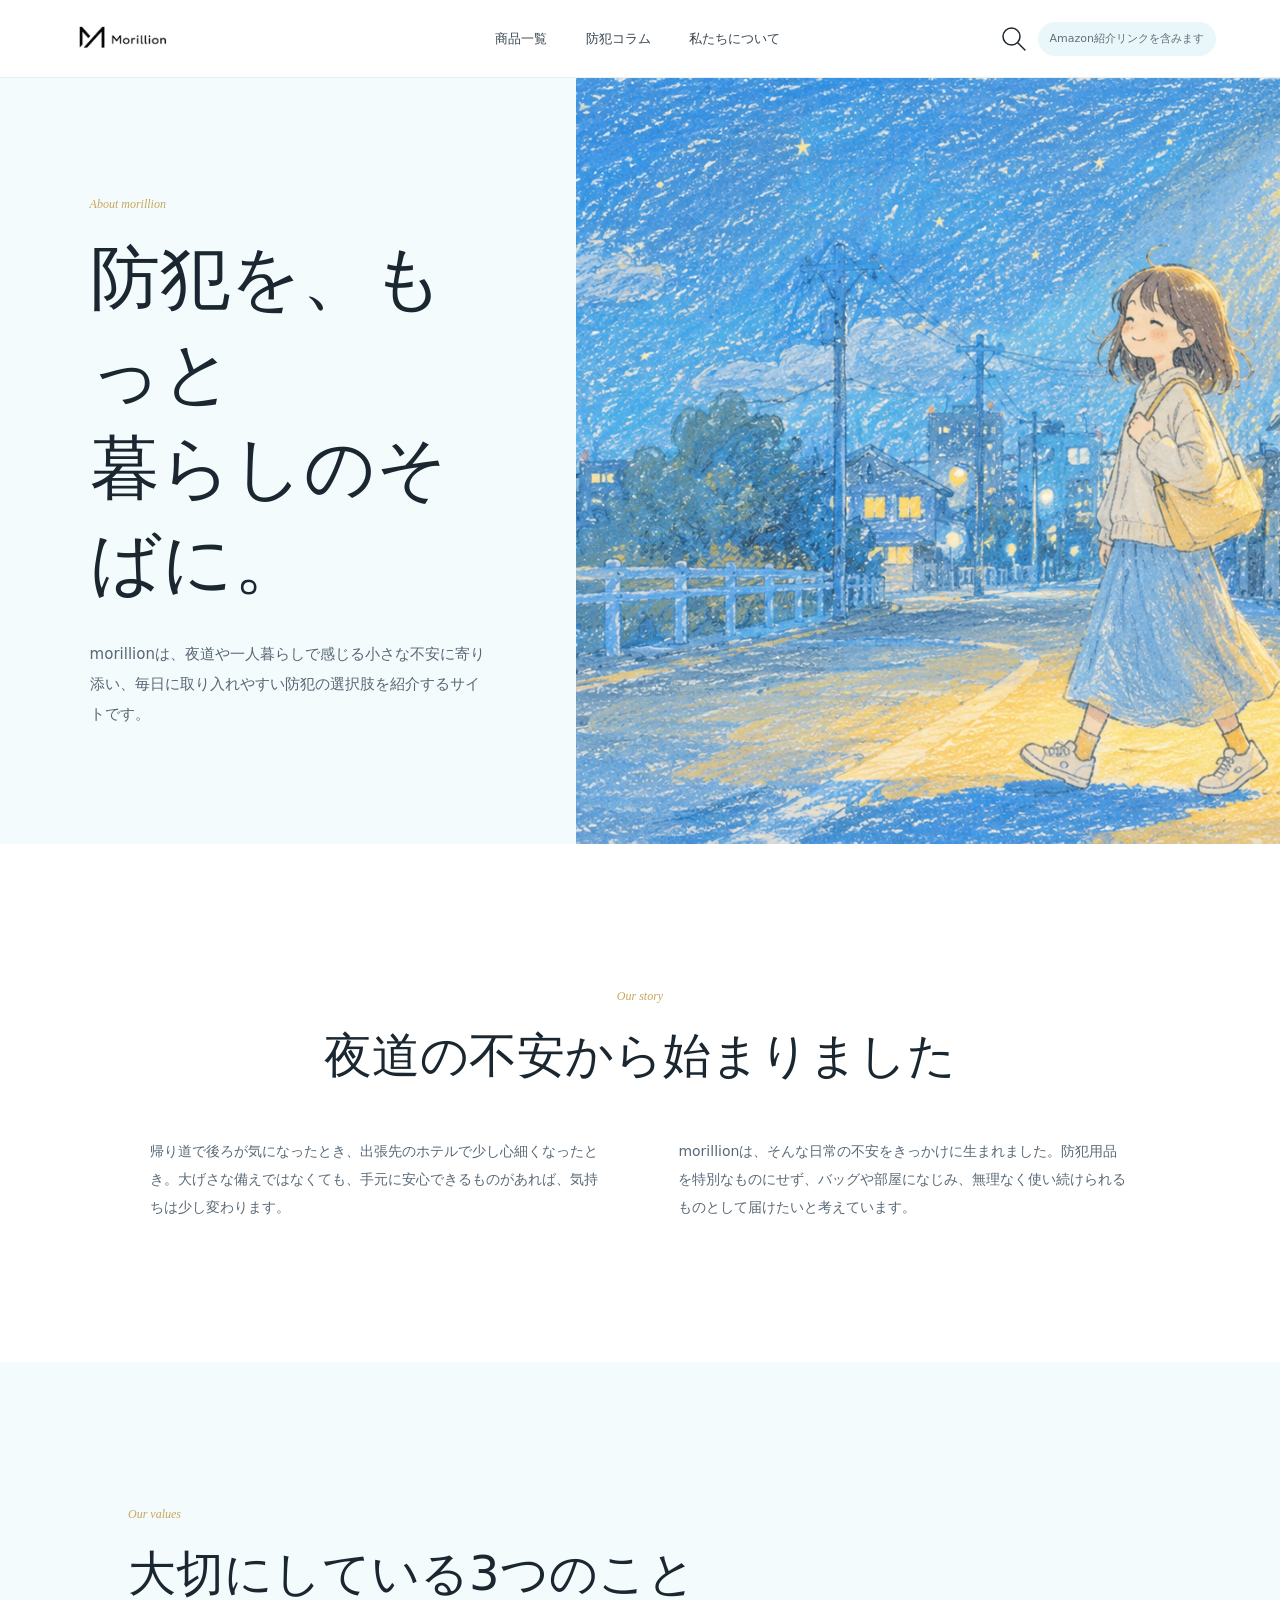
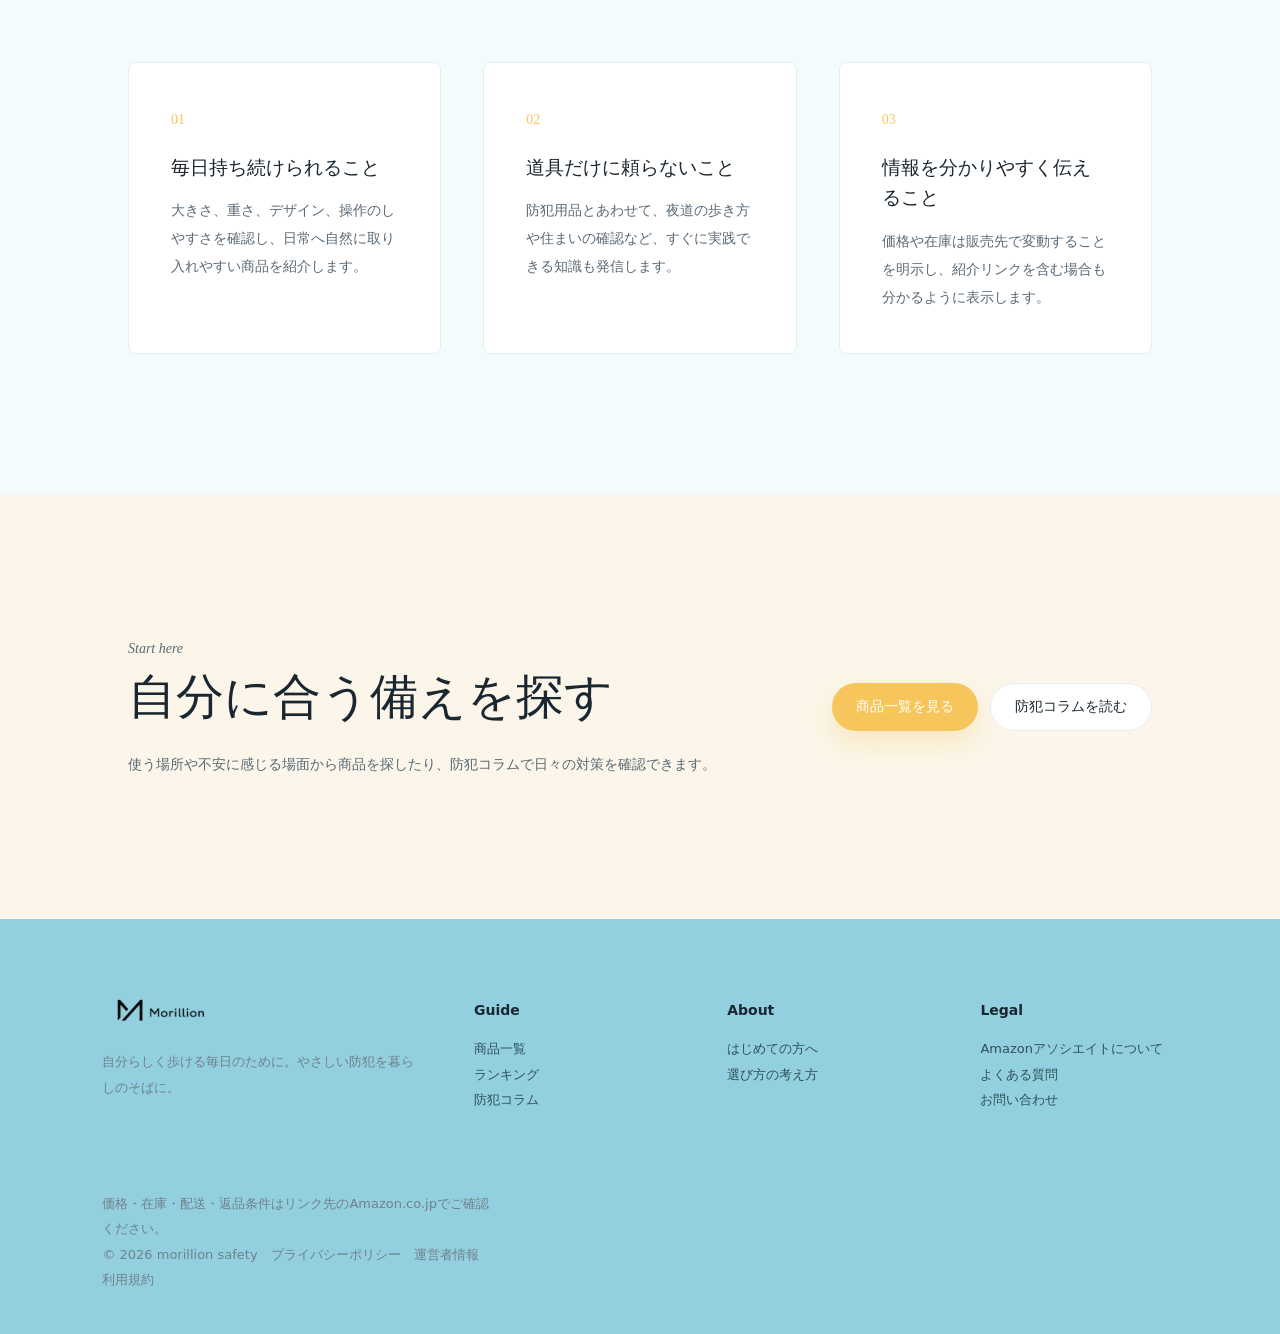
==== about.html @ a6da68ee "comit_sorano" ====
<!doctype html>
<html lang="ja">
  <head>
    <meta charset="utf-8">
    <meta name="viewport" content="width=device-width, initial-scale=1">
    <title>morillionについて | morillion</title>
    <meta name="description" content="morillionが大切にしている、暮らしになじむ防犯と商品紹介の考え方をご案内します。">
    <link rel="stylesheet" href="styles.css?v=20260609-16">
  </head>
  <body>
    <header class="site-header">
      <a class="brand" href="index.html#top" aria-label="morillion home">
        <span class="brand-logo-crop"><img class="brand-logo-image" src="images/brand-logo.png" alt="Morillion"></span>
      </a>
      <button class="menu-button" type="button" aria-expanded="false" aria-controls="site-nav"><span></span><span></span><span></span></button>
      <nav id="site-nav" class="site-nav" aria-label="主要ナビゲーション">
        <a href="products.html">商品一覧</a>
        <a href="columns.html">防犯コラム</a>
        <a href="about.html">私たちについて</a>
      </nav>
      <div class="header-actions">
        <button type="button" aria-label="検索" data-search-open><svg class="search-icon" viewBox="0 0 32 32" aria-hidden="true"><circle cx="13.5" cy="13.5" r="8.5"></circle><path d="m20 20 7 7"></path></svg></button>
        <span class="affiliate-note">Amazon紹介リンクを含みます</span>
      </div>
    </header>

    <main>
      <section class="about-hero">
        <div>
          <p class="section-kicker">About morillion</p>
          <h1>防犯を、もっと<br>暮らしのそばに。</h1>
          <p>morillionは、夜道や一人暮らしで感じる小さな不安に寄り添い、毎日に取り入れやすい防犯の選択肢を紹介するサイトです。</p>
        </div>
        <img src="images/hero-visual.png" alt="夜道を歩く女性のイラスト">
      </section>

      <section class="about-story">
        <p class="section-kicker">Our story</p>
        <h2>夜道の不安から始まりました</h2>
        <div class="about-story-copy">
          <p>帰り道で後ろが気になったとき、出張先のホテルで少し心細くなったとき。大げさな備えではなくても、手元に安心できるものがあれば、気持ちは少し変わります。</p>
          <p>morillionは、そんな日常の不安をきっかけに生まれました。防犯用品を特別なものにせず、バッグや部屋になじみ、無理なく使い続けられるものとして届けたいと考えています。</p>
        </div>
      </section>

      <section id="values" class="about-values">
        <div class="section-row">
          <div>
            <p class="section-kicker">Our values</p>
            <h2>大切にしている3つのこと</h2>
          </div>
        </div>
        <div class="about-value-grid">
          <article><span>01</span><h3>毎日持ち続けられること</h3><p>大きさ、重さ、デザイン、操作のしやすさを確認し、日常へ自然に取り入れやすい商品を紹介します。</p></article>
          <article><span>02</span><h3>道具だけに頼らないこと</h3><p>防犯用品とあわせて、夜道の歩き方や住まいの確認など、すぐに実践できる知識も発信します。</p></article>
          <article><span>03</span><h3>情報を分かりやすく伝えること</h3><p>価格や在庫は販売先で変動することを明示し、紹介リンクを含む場合も分かるように表示します。</p></article>
        </div>
      </section>

      <section class="about-guide">
        <div>
          <p class="section-kicker">Start here</p>
          <h2>自分に合う備えを探す</h2>
          <p>使う場所や不安に感じる場面から商品を探したり、防犯コラムで日々の対策を確認できます。</p>
        </div>
        <div class="about-guide-actions">
          <a class="button primary" href="products.html">商品一覧を見る</a>
          <a class="button secondary" href="columns.html">防犯コラムを読む</a>
        </div>
      </section>
    </main>

    <footer class="site-footer">
      <div>
        <a class="brand" href="index.html#top"><span class="brand-logo-crop"><img class="brand-logo-image" src="images/brand-logo.png" alt="Morillion"></span></a>
        <p>自分らしく歩ける毎日のために。やさしい防犯を暮らしのそばに。</p>
      </div>
      <nav><h2>Guide</h2><a href="products.html">商品一覧</a><a href="index.html#ranking">ランキング</a><a href="columns.html">防犯コラム</a></nav>
      <nav><h2>About</h2><a href="about.html">はじめての方へ</a><a href="about.html#values">選び方の考え方</a></nav>
      <nav><h2>Legal</h2><a href="#">Amazonアソシエイトについて</a><a href="#">よくある質問</a><a href="#">お問い合わせ</a></nav>
      <p class="copyright">価格・在庫・配送・返品条件はリンク先のAmazon.co.jpでご確認ください。<br>© 2026 morillion safety　<a href="#">プライバシーポリシー</a>　<a href="#">運営者情報</a>　<a href="#">利用規約</a></p>
    </footer>
    <script src="products-data.js?v=20260609-2"></script>
    <script src="column-articles.js?v=20260609-4"></script>
    <script src="script.js?v=20260609-3"></script>
  </body>
</html>
---- styles.css ----
:root {
  --ink: #1b2730;
  --muted: #71808c;
  --line: #e6eef1;
  --paper: #ffffff;
  --sky-50: #f4fbfd;
  --sky-100: #e9f6fa;
  --sky-200: #cfeaf2;
  --sky-400: #8fcadc;
  --teal: #2f91a9;
  --gold: #f6c65c;
  --cream: #fbf6e9;
  --green: #dcefe4;
  --coral: #f7d6cf;
  --sand: #f5ecd8;
  --shadow: 0 16px 48px rgba(31, 74, 92, .08);
  --soft-shadow: 0 8px 24px rgba(31, 74, 92, .07);
  color-scheme: light;
}

* {
  box-sizing: border-box;
}

html {
  scroll-behavior: smooth;
}

body {
  margin: 0;
  color: var(--ink);
  background: var(--paper);
  font-family: "Hiragino Sans", "Yu Gothic", "YuGothic", "Noto Sans JP", system-ui, sans-serif;
  font-size: 15px;
  font-weight: 300;
  line-height: 1.95;
}

.intro-loader {
  position: fixed;
  inset: 0;
  z-index: 9999;
  display: grid;
  place-items: center;
  background: #9ed8e8;
  opacity: 1;
  visibility: visible;
  animation: introSlideOut .9s cubic-bezier(.76, 0, .24, 1) 2.75s forwards;
}

.intro-loader.is-hidden {
  opacity: 0;
  visibility: hidden;
  pointer-events: none;
}

.intro-text {
  width: 0;
  max-width: max-content;
  min-height: 1.4em;
  margin: 0;
  color: #fff;
  font-family: "Hiragino Sans", "Yu Gothic", "YuGothic", "Noto Sans JP", system-ui, sans-serif;
  font-size: clamp(18px, 3.1vw, 38px);
  font-weight: 300;
  line-height: 1.35;
  letter-spacing: 0;
  text-align: center;
  white-space: nowrap;
  overflow: hidden;
  text-shadow: 0 10px 28px rgba(31, 74, 92, .12);
  animation: introTyping 1.65s steps(9, end) .35s forwards;
}

.intro-text::after {
  content: "";
  display: inline-block;
  width: .08em;
  height: .95em;
  margin-left: .16em;
  background: currentColor;
  vertical-align: -.08em;
  animation: caretBlink .8s steps(1) infinite;
}

.intro-loader.is-complete .intro-text::after {
  animation: none;
  opacity: 0;
}

@keyframes introTyping {
  from {
    width: 0;
  }

  to {
    width: 9em;
  }
}

@keyframes introSlideOut {
  to {
    transform: translateY(-100%);
    pointer-events: none;
  }
}

@keyframes caretBlink {
  50% {
    opacity: 0;
  }
}

a {
  color: inherit;
  text-decoration: none;
}

.button,
.mini-cart,
.site-nav a,
.category-grid a,
.product-card a,
.ranking-list a,
.header-actions button,
.menu-button {
  position: relative;
  overflow: hidden;
  transition: transform .18s ease, box-shadow .18s ease, background-color .18s ease;
}

.button:active,
.mini-cart:active,
.site-nav a:active,
.category-grid a:active,
.product-card a:active,
.ranking-list a:active,
.header-actions button:active,
.menu-button:active {
  transform: scale(.97);
}

.click-ripple {
  position: absolute;
  left: var(--ripple-x);
  top: var(--ripple-y);
  width: var(--ripple-size);
  height: var(--ripple-size);
  background: rgba(143, 202, 220, .34);
  border-radius: 50%;
  pointer-events: none;
  transform: translate(-50%, -50%) scale(0);
  animation: clickRipple .56s ease-out forwards;
}

@keyframes clickRipple {
  to {
    opacity: 0;
    transform: translate(-50%, -50%) scale(1);
  }
}

button,
input {
  font: inherit;
}

.site-header {
  position: sticky;
  top: 0;
  z-index: 20;
  display: grid;
  grid-template-columns: 220px 1fr auto;
  align-items: center;
  gap: 24px;
  min-height: 78px;
  padding: 14px clamp(20px, 5vw, 64px);
  background: rgba(255, 255, 255, .9);
  border-bottom: 1px solid rgba(230, 238, 241, .85);
  backdrop-filter: blur(16px);
}

.brand {
  display: inline-flex;
  align-items: center;
  min-width: 0;
}

.brand-logo-crop {
  position: relative;
  display: block;
  width: 116px;
  height: 29px;
  overflow: hidden;
}

.brand-logo-image {
  position: absolute;
  left: 50%;
  top: 50%;
  display: block;
  width: 116px;
  max-width: none;
  height: 116px;
  object-fit: contain;
  transform: translate(-50%, -50%);
}

.brand-mark {
  width: 28px;
  height: 28px;
  border: 4px solid var(--sky-400);
  border-right-color: transparent;
  border-bottom-color: transparent;
  border-radius: 50%;
  transform: rotate(45deg);
}

.brand strong {
  display: block;
  font-size: 17px;
  font-weight: 500;
  line-height: 1.1;
  letter-spacing: 0;
}

.brand small {
  display: block;
  color: var(--muted);
  font-size: 10px;
  line-height: 1.2;
}

.site-nav {
  display: flex;
  justify-content: center;
  gap: clamp(16px, 3vw, 42px);
  font-size: 13px;
  font-weight: 300;
  color: #394650;
}

.site-nav a {
  padding: 10px 0;
}

.site-nav a:hover {
  color: var(--teal);
}

.header-actions {
  display: flex;
  align-items: center;
  gap: 8px;
}

.header-actions button,
.menu-button {
  display: grid;
  place-items: center;
  width: 38px;
  height: 38px;
  color: var(--ink);
  background: transparent;
  border: 0;
  border-radius: 999px;
  cursor: pointer;
}

.header-actions button:hover,
.menu-button:hover {
  background: var(--sky-100);
}

.header-actions button[data-search-open] {
  color: var(--ink);
}

.search-icon {
  display: block;
  width: 32px;
  height: 32px;
  fill: none;
  stroke: currentColor;
  stroke-width: 1.5;
  stroke-linecap: round;
  stroke-linejoin: round;
}

.affiliate-note {
  display: inline-flex;
  align-items: center;
  min-height: 34px;
  padding: 0 12px;
  color: #5e6f79;
  background: var(--sky-100);
  border-radius: 999px;
  font-size: 11px;
  line-height: 1.4;
  white-space: nowrap;
}

.menu-button {
  display: none;
}

.menu-button span {
  width: 18px;
  height: 2px;
  background: var(--ink);
  border-radius: 999px;
}

.hero {
  position: relative;
  display: flex;
  align-items: stretch;
  min-height: calc(100vh - 78px);
  padding: 0;
  background: var(--sky-100);
  overflow: hidden;
}

.hero-copy {
  position: relative;
  z-index: 1;
  display: flex;
  flex-direction: column;
  justify-content: center;
  width: calc(50% - 14px);
  margin: 14px 0 14px 14px;
  padding: clamp(48px, 7vw, 112px) clamp(36px, 6vw, 96px);
  background: rgba(255, 255, 255, .76);
  border: 0;
  border-radius: 10px;
  box-shadow: none;
  backdrop-filter: blur(5px);
  -webkit-backdrop-filter: blur(5px);
}

.eyebrow,
.section-kicker {
  margin: 0 0 14px;
  color: #c8a65a;
  font-family: Georgia, "Times New Roman", serif;
  font-size: 12px;
  font-style: italic;
}

.hero h1 {
  margin: 0;
  font-family: "Hiragino Sans", "Yu Gothic", "YuGothic", "Noto Sans JP", system-ui, sans-serif;
  font-size: clamp(42px, 6.2vw, 84px);
  font-weight: 300;
  line-height: 1.22;
  letter-spacing: 0;
}

.hero-logo-title img {
  display: block;
  width: min(100%, 620px);
  height: auto;
}

mark {
  display: inline-block;
  color: inherit;
  background: linear-gradient(transparent 58%, var(--sky-200) 58%);
}

.lead {
  max-width: 560px;
  margin: 30px 0 0;
  color: #586774;
  font-size: clamp(14px, 1.65vw, 17px);
}

.affiliate-disclosure {
  max-width: 560px;
  margin: 18px 0 0;
  padding: 12px 16px;
  color: #4c6570;
  background: rgba(255, 255, 255, .72);
  border: 1px solid var(--line);
  border-radius: 8px;
  font-size: 12px;
  line-height: 1.7;
}

.hero-buttons,
.hero-points {
  display: flex;
  flex-wrap: wrap;
  gap: 16px;
  margin-top: 42px;
}

.button {
  display: inline-flex;
  align-items: center;
  justify-content: center;
  min-height: 48px;
  padding: 0 24px;
  border-radius: 999px;
  font-weight: 400;
  font-size: 14px;
}

.button.primary {
  color: #fff;
  background: var(--gold);
  box-shadow: 0 12px 24px rgba(246, 198, 92, .28);
}

.button.secondary {
  color: var(--ink);
  background: #fff;
  border: 1px solid var(--line);
}

.hero-points {
  display: grid;
  grid-template-columns: repeat(2, minmax(0, 1fr));
  max-width: 630px;
}

.hero-points div {
  padding: 20px 22px;
  background: #fff;
  border: 1px solid var(--line);
  border-radius: 8px;
  box-shadow: var(--soft-shadow);
}

.hero-points dt {
  font-weight: 400;
}

.hero-points dd {
  margin: 0;
  color: var(--muted);
  font-size: 12px;
}

.hero-visual {
  position: relative;
  min-height: 560px;
  border-radius: 50%;
  background: radial-gradient(circle at 50% 50%, var(--sky-100), var(--sky-100) 58%, transparent 59%);
}

.image-hero {
  position: absolute;
  inset: 0;
  min-height: 0;
  border-radius: 0;
  background: transparent;
  overflow: hidden;
}

.image-hero img {
  display: block;
  width: 100%;
  height: 100%;
  object-fit: cover;
  object-position: 56% center;
  border-radius: 0;
  box-shadow: none;
}

.person {
  position: absolute;
  right: 28%;
  top: 26%;
  width: 118px;
  height: 270px;
  border-radius: 54px 54px 24px 24px;
  background:
    radial-gradient(circle at 50% 20px, #f5c7ad 0 28px, transparent 29px),
    linear-gradient(#121c22 0 54px, transparent 55px),
    linear-gradient(90deg, transparent 0 14%, #f7dbc8 14% 29%, transparent 29% 71%, #f7dbc8 71% 86%, transparent 86%),
    linear-gradient(#d7f1f6 0 165px, transparent 166px);
}

.person::before,
.person::after {
  content: "";
  position: absolute;
  bottom: 0;
  width: 14px;
  height: 84px;
  background: #53616a;
  border-radius: 999px;
}

.person::before {
  left: 36px;
}

.person::after {
  right: 36px;
}

.floating-card {
  position: absolute;
  display: grid;
  place-items: center;
  width: 210px;
  height: 150px;
  color: #b9a777;
  background:
    repeating-linear-gradient(-18deg, rgba(255,255,255,.72) 0 18px, rgba(245,236,216,.92) 18px 36px);
  border: 10px solid #fff;
  border-radius: 4px;
  box-shadow: var(--shadow);
  font-size: 12px;
  transform: rotate(-9deg);
}

.card-a {
  left: 12%;
  top: 42%;
}

.card-b {
  right: 4%;
  top: 12%;
  color: #85bdcc;
  background:
    repeating-linear-gradient(-18deg, rgba(255,255,255,.7) 0 18px, rgba(207,234,242,.9) 18px 36px);
  transform: rotate(8deg);
}

.badge {
  position: absolute;
  right: 8%;
  bottom: 13%;
  display: grid;
  place-items: center;
  width: 112px;
  height: 112px;
  color: #9c8150;
  background: #fff7df;
  border: 1px solid #f3dba2;
  border-radius: 50%;
  text-align: center;
  font-family: Georgia, "Times New Roman", serif;
  font-style: italic;
  line-height: 1.2;
  box-shadow: var(--soft-shadow);
}

.badge small {
  font-size: 10px;
}

.trust-band,
.products-section,
.story-section,
.column-section {
  background: var(--sky-50);
}

.category-section,
.ranking-section,
.voice-section,
.newsletter {
  background: var(--paper);
}

.trust-band {
  display: grid;
  grid-template-columns: repeat(4, minmax(0, 1fr));
  gap: 24px;
  padding: 68px clamp(24px, 8vw, 128px);
}

.trust-band article,
.voice-grid article,
.ranking-list li {
  background: #fff;
  border: 1px solid var(--line);
  border-radius: 8px;
  box-shadow: var(--soft-shadow);
}

.trust-band article {
  padding: 30px 26px;
}

.trust-band span {
  color: var(--gold);
  font-size: 22px;
}

.trust-band h2 {
  margin: 10px 0 4px;
  font-size: 16px;
  font-weight: 500;
}

.trust-band p,
.section-lead,
.product-card p,
.ranking-list small,
.voice-grid small,
.voice-grid p,
.article-grid p,
.newsletter p,
.site-footer p {
  color: var(--muted);
}

.trust-band p {
  margin: 0;
  font-size: 13px;
}

.section {
  padding: clamp(96px, 13vw, 180px) clamp(24px, 8vw, 128px);
  text-align: center;
}

.section h2,
.story-copy h2,
.newsletter h2 {
  margin: 0;
  font-weight: 500;
  font-size: clamp(27px, 3.8vw, 46px);
  line-height: 1.35;
  letter-spacing: 0;
}

.section-lead {
  margin: 16px auto 58px;
  max-width: 640px;
  font-size: 14px;
}

.category-grid {
  display: grid;
  grid-template-columns: repeat(6, minmax(0, 1fr));
  gap: 32px;
  max-width: 1100px;
  margin: 0 auto;
}

.category-grid a {
  display: grid;
  justify-items: center;
  gap: 8px;
  text-align: center;
}

.scene-image {
  display: grid;
  place-items: center;
  width: 100%;
  max-width: 168px;
  aspect-ratio: 4 / 3;
  padding: 22px;
  margin-bottom: 6px;
  overflow: hidden;
  background: #fff;
  border: 1px solid var(--line);
  border-radius: 8px;
  box-sizing: border-box;
}

.scene-image img {
  display: block;
  width: 100%;
  height: 100%;
  min-width: 0;
  min-height: 0;
  object-fit: contain;
  object-position: center;
}

.category-grid strong {
  font-size: 14px;
  font-weight: 400;
}

.category-grid small {
  color: var(--muted);
  font-size: 12px;
}

.stripe,
.product-image,
.thumb,
.article-cover,
.story-image {
  background: repeating-linear-gradient(-45deg, rgba(255,255,255,.55) 0 18px, var(--stripe-color) 18px 36px);
}

.stripe {
  display: block;
  width: min(132px, 100%);
  aspect-ratio: 1;
  border-radius: 50%;
}

.blue { --stripe-color: #cfeef7; }
.cream { --stripe-color: #fbefd0; }
.green { --stripe-color: #d9f0df; }
.coral { --stripe-color: #f7d4cb; }
.sand { --stripe-color: #f3ead4; }
.sky { --stripe-color: #d8f3fa; }

.product-grid,
.voice-grid,
.article-grid {
  display: grid;
  grid-template-columns: repeat(4, minmax(0, 1fr));
  gap: 32px;
  text-align: left;
}

.product-card h3,
.article-grid h3,
.voice-grid h3 {
  margin: 8px 0 12px;
  font-size: 16px;
  font-weight: 500;
  line-height: 1.55;
  letter-spacing: 0;
}

.product-image {
  position: relative;
  display: grid;
  place-items: center;
  aspect-ratio: 4 / 3;
  padding: 26px;
  margin-bottom: 22px;
  color: rgba(83, 97, 106, .42);
  border-radius: 8px;
  overflow: hidden;
  box-sizing: border-box;
}

.product-image img {
  width: 100%;
  height: 100%;
  min-width: 0;
  min-height: 0;
  object-fit: contain;
  object-position: center;
  display: block;
}

.product-image.has-photo {
  background: #fff;
  border: 1px solid var(--line);
}

.product-image b {
  position: absolute;
  top: 12px;
  left: 12px;
  padding: 4px 10px;
  color: var(--teal);
  background: rgba(255,255,255,.78);
  border-radius: 999px;
  font-size: 11px;
}

.product-card p {
  margin: 0;
  font-size: 12px;
}

.product-card > div:last-child {
  display: flex;
  justify-content: space-between;
  gap: 8px;
  align-items: center;
}

.product-card span {
  color: #f2b84d;
  font-size: 12px;
  white-space: nowrap;
}

.ranking-list {
  display: grid;
  gap: 20px;
  max-width: 980px;
  margin: 0 auto;
  padding: 0;
  list-style: none;
  text-align: left;
}

.ranking-list li {
  display: grid;
  grid-template-columns: 54px 82px 1fr auto auto;
  gap: 22px;
  align-items: center;
  padding: 22px;
}

.ranking-list li > span {
  color: #d4a84a;
  font-family: Georgia, "Times New Roman", serif;
  font-size: 24px;
  font-style: italic;
}

.thumb {
  display: block;
  width: 82px;
  aspect-ratio: 1;
  border-radius: 8px;
}

.product-thumb {
  height: 82px;
  object-fit: contain;
  background: #fff;
  border: 1px solid var(--line);
}

.ranking-list b {
  display: block;
  font-size: 15px;
  font-weight: 500;
}

.ranking-list small {
  display: block;
  margin-top: 4px;
  font-size: 12px;
}

.mini-cart {
  display: inline-flex;
  align-items: center;
  justify-content: center;
  min-width: 78px;
  height: 34px;
  padding: 0 14px;
  color: var(--teal);
  background: var(--sky-100);
  border: 0;
  border-radius: 999px;
  cursor: pointer;
  font-weight: 400;
  font-size: 12px;
}

.story-section {
  display: grid;
  grid-template-columns: minmax(280px, .9fr) minmax(0, 1fr);
  gap: clamp(40px, 7vw, 104px);
  align-items: center;
  padding: clamp(104px, 13vw, 180px) clamp(24px, 8vw, 128px);
}

.story-image {
  position: relative;
  display: grid;
  place-items: center;
  min-height: 560px;
  color: rgba(83, 97, 106, .38);
  border-radius: 8px;
  --stripe-color: #cceff8;
}

.story-image em {
  position: absolute;
  right: -20px;
  bottom: 42px;
  display: grid;
  place-items: center;
  width: 170px;
  height: 118px;
  color: #c2a65d;
  background: repeating-linear-gradient(-18deg, rgba(255,255,255,.8) 0 18px, rgba(251,239,208,.9) 18px 36px);
  border: 8px solid #fff;
  border-radius: 4px;
  box-shadow: var(--shadow);
  font-size: 11px;
  font-style: normal;
  transform: rotate(8deg);
}

.story-copy {
  max-width: 620px;
}

.story-copy p:not(.section-kicker) {
  color: #596976;
  font-size: 14px;
}

.story-copy .button {
  margin-top: 18px;
}

.voice-grid {
  grid-template-columns: repeat(3, minmax(0, 1fr));
}

.voice-grid article {
  padding: 34px 30px;
}

.voice-grid article > div {
  display: flex;
  justify-content: space-between;
  gap: 12px;
  align-items: center;
}

.voice-grid span {
  color: #f2b84d;
  font-size: 12px;
}

.voice-grid p {
  margin-bottom: 0;
  font-size: 13px;
}

.section-row {
  display: flex;
  justify-content: space-between;
  gap: 24px;
  align-items: end;
  margin-bottom: 54px;
  text-align: left;
}

.section-row .section-lead {
  margin-bottom: 0;
}

.section-row a {
  color: #b58d31;
  font-weight: 400;
  white-space: nowrap;
}

.article-grid {
  grid-template-columns: repeat(3, minmax(0, 1fr));
}

.article-cover {
  display: grid;
  place-items: center;
  aspect-ratio: 1.55;
  margin-bottom: 18px;
  color: rgba(83, 97, 106, .35);
  border-radius: 8px;
}

.article-cover-image {
  overflow: hidden;
}

.article-cover-image img {
  display: block;
  width: 100%;
  height: 100%;
  object-fit: cover;
  transition: transform .35s ease;
}

.article-grid a:hover .article-cover-image img {
  transform: scale(1.025);
}

.article-grid small {
  display: inline-block;
  padding: 4px 12px;
  color: #b58d31;
  background: #fff8df;
  border-radius: 999px;
  font-size: 11px;
}

.article-grid p {
  margin: 0;
  font-size: 12px;
}

.newsletter {
  display: grid;
  grid-template-columns: 1fr minmax(320px, 520px);
  gap: 40px;
  align-items: center;
  padding: 78px clamp(24px, 8vw, 128px);
}

.newsletter p {
  margin-bottom: 0;
}

.newsletter form {
  display: flex;
  min-height: 58px;
  padding: 8px;
  background: #fff;
  border-radius: 999px;
  box-shadow: var(--soft-shadow);
}

.newsletter input {
  width: 100%;
  min-width: 0;
  padding: 0 18px;
  border: 0;
  outline: 0;
}

.newsletter button {
  flex: 0 0 auto;
  padding: 0 22px;
  color: #fff;
  background: var(--gold);
  border: 0;
  border-radius: 999px;
  cursor: pointer;
  font-weight: 400;
}

.listing-hero {
  padding: clamp(82px, 11vw, 142px) clamp(24px, 8vw, 128px) clamp(54px, 8vw, 96px);
  background:
    radial-gradient(circle at 82% 20%, rgba(246, 198, 92, .2), transparent 18rem),
    linear-gradient(135deg, #fff 0 48%, var(--sky-100) 48% 100%);
}

.listing-hero h1 {
  max-width: 760px;
  margin: 0;
  font-size: clamp(42px, 7vw, 84px);
  font-weight: 300;
  line-height: 1.18;
  letter-spacing: 0;
}

.listing-hero .listing-logo-title {
  width: min(100%, 640px);
  max-width: none;
}

.listing-logo-title img {
  display: block;
  width: 100%;
  height: auto;
}

.listing-hero > p:not(.section-kicker):not(.affiliate-disclosure) {
  max-width: 680px;
  margin: 24px 0 0;
  color: #586774;
  font-size: clamp(14px, 1.65vw, 17px);
}

.product-listing {
  padding: clamp(72px, 10vw, 132px) clamp(24px, 8vw, 128px);
}

.listing-toolbar {
  display: flex;
  justify-content: space-between;
  gap: 28px;
  align-items: end;
  margin-bottom: 40px;
}

.listing-toolbar h2 {
  margin: 0;
  font-size: clamp(26px, 3.4vw, 42px);
  font-weight: 500;
  line-height: 1.35;
}

.filter-chips {
  display: flex;
  flex-wrap: wrap;
  justify-content: flex-end;
  gap: 10px;
}

.filter-chips a {
  display: inline-flex;
  align-items: center;
  min-height: 36px;
  padding: 0 14px;
  color: var(--teal);
  background: var(--sky-100);
  border: 1px solid var(--line);
  border-radius: 999px;
  font-size: 12px;
}

.catalog-grid {
  display: grid;
  gap: 24px;
}

.compact-catalog {
  grid-template-columns: repeat(4, minmax(0, 1fr));
  column-gap: clamp(18px, 3vw, 34px);
  row-gap: clamp(42px, 6vw, 70px);
}

.product-search-box {
  display: grid;
  grid-template-columns: auto minmax(220px, 420px) 1fr;
  align-items: center;
  gap: 14px 20px;
  margin: 30px 0 48px;
  padding: 20px 24px;
  background: var(--sky-50);
  border: 1px solid var(--line);
  border-radius: 8px;
}

.product-search-box label {
  font-size: 13px;
  font-weight: 500;
}

.product-search-box input {
  width: 100%;
  height: 44px;
  padding: 0 15px;
  background: #fff;
  border: 1px solid var(--sky-200);
  border-radius: 7px;
  outline: none;
  font: inherit;
}

.product-search-box input:focus {
  border-color: var(--teal);
  box-shadow: 0 0 0 3px rgba(47, 145, 169, .12);
}

.product-search-box p {
  margin: 0;
  color: var(--muted);
  font-size: 12px;
}

.catalog-card[hidden] {
  display: none;
}

.catalog-card {
  display: grid;
  grid-template-columns: minmax(180px, 280px) minmax(0, 1fr);
  gap: clamp(22px, 4vw, 46px);
  align-items: center;
  padding: clamp(18px, 3vw, 30px);
  background: #fff;
  border: 1px solid var(--line);
  border-radius: 8px;
  box-shadow: var(--soft-shadow);
}

.compact-card {
  position: relative;
  display: flex;
  min-height: 0;
  flex-direction: column;
  align-items: stretch;
  padding: 0;
  background: transparent;
  border: 0;
  border-radius: 0;
  box-shadow: none;
}

.compact-card h2 {
  margin: 8px 0 0;
  font-size: 15px;
  font-weight: 500;
  line-height: 1.08;
  letter-spacing: 0;
}

.product-slot {
  display: grid;
  place-items: center;
  aspect-ratio: 1 / 1.08;
  margin-bottom: 16px;
  background:
    linear-gradient(135deg, rgba(255,255,255,.42), transparent 48%),
    repeating-linear-gradient(-45deg, rgba(255,255,255,.7) 0 18px, var(--sky-100) 18px 36px);
  border-radius: 8px;
  overflow: hidden;
}

.product-slot img {
  display: block;
  width: 100%;
  height: 100%;
  padding: 14px;
  object-fit: contain;
  background: #fff;
}

.product-slot-B0GKLRSCWT img,
.product-slot-B08BNVHJ5J img,
.product-slot-B0C7GDLYVB img {
  position: absolute;
  inset: 0;
  width: 100%;
  max-width: none;
  height: 100%;
  max-height: none;
  padding: 46px 33px;
  object-fit: contain;
  object-position: center;
}

.product-slot-B0GKLRSCWT,
.product-slot-B08BNVHJ5J,
.product-slot-B0C7GDLYVB {
  position: relative;
  aspect-ratio: 1 / 1.08;
  background: #fff;
}

.product-price {
  margin: -3px 0 0;
  color: var(--teal);
  font-size: 13px;
  font-weight: 500;
  line-height: 1;
  letter-spacing: 0;
}

.compact-card.is-placeholder {
  background: transparent;
}

.text-link {
  display: inline-flex;
  width: max-content;
  margin-top: -3px;
  color: #b58d31;
  font-size: 12px;
  font-weight: 400;
  line-height: 1;
  letter-spacing: 0;
  border-bottom: 1px solid currentColor;
}

.text-link.is-disabled {
  color: var(--muted);
  border-bottom-color: transparent;
  cursor: default;
}

.catalog-image {
  display: grid;
  place-items: center;
  aspect-ratio: 1;
  background: var(--sky-50);
  border: 1px solid var(--line);
  border-radius: 8px;
  overflow: hidden;
}

.catalog-image img {
  display: block;
  width: 100%;
  height: 100%;
  object-fit: contain;
}

.catalog-copy {
  min-width: 0;
}

.product-tag {
  display: inline-flex;
  width: max-content;
  margin: 0;
  padding: 3px 9px;
  color: #b58d31;
  background: #fff8df;
  border-radius: 999px;
  font-size: 10px;
  line-height: 1.5;
}

.catalog-copy h2 {
  margin: 0;
  font-size: clamp(20px, 2.2vw, 30px);
  font-weight: 500;
  line-height: 1.45;
}

.catalog-copy > p:not(.product-tag) {
  margin: 12px 0 0;
  color: #596976;
  font-size: 14px;
}

.catalog-copy ul {
  display: flex;
  flex-wrap: wrap;
  gap: 8px;
  margin: 18px 0 22px;
  padding: 0;
  list-style: none;
}

.catalog-copy li {
  padding: 6px 10px;
  color: #52636d;
  background: var(--sky-50);
  border: 1px solid var(--line);
  border-radius: 999px;
  font-size: 12px;
}

.column-list-hero {
  background:
    radial-gradient(circle at 84% 24%, rgba(246, 198, 92, .16), transparent 20rem),
    linear-gradient(135deg, #fff 0 52%, var(--sky-50) 52% 100%);
}

.column-listing {
  padding: clamp(66px, 9vw, 120px) clamp(24px, 8vw, 128px) clamp(96px, 12vw, 160px);
}

.column-filter {
  display: flex;
  justify-content: space-between;
  gap: 30px;
  align-items: center;
  padding-bottom: 24px;
  border-bottom: 1px solid var(--line);
}

.column-filter > span {
  color: var(--ink);
  font-size: 13px;
  font-weight: 500;
}

.column-filter nav {
  display: flex;
  flex-wrap: wrap;
  justify-content: flex-end;
  gap: 8px 24px;
}

.column-filter button {
  padding: 4px 0;
  color: var(--muted);
  background: transparent;
  border: 0;
  border-bottom: 1px solid transparent;
  cursor: pointer;
  font-size: 12px;
}

.column-filter button:hover,
.column-filter button.is-active {
  color: var(--teal);
}

.column-filter button.is-active {
  border-bottom-color: currentColor;
}

.column-filter-status {
  margin: 14px 0 0;
  color: var(--muted);
  font-size: 12px;
  text-align: right;
}

[data-column-category][hidden] {
  display: none;
}

.featured-column {
  display: grid;
  grid-template-columns: minmax(320px, 1.1fr) minmax(280px, .9fr);
  gap: clamp(36px, 6vw, 80px);
  align-items: center;
  margin: clamp(54px, 7vw, 90px) 0 clamp(76px, 10vw, 128px);
}

.column-cover {
  aspect-ratio: 1.55;
  background: repeating-linear-gradient(-45deg, rgba(255,255,255,.55) 0 18px, var(--stripe-color) 18px 36px);
  border-radius: 8px;
}

.column-cover-large {
  aspect-ratio: 1.35;
  box-shadow: var(--soft-shadow);
}

.column-image-link {
  display: block;
  overflow: hidden;
  aspect-ratio: 1.55;
  border-radius: 8px;
}

.featured-column > .column-image-link {
  aspect-ratio: 1.35;
  box-shadow: var(--soft-shadow);
}

.column-image {
  display: block;
  width: 100%;
  height: 100%;
  object-fit: cover;
  transition: transform .35s ease;
}

.column-image-large {
  object-position: center;
}

.column-image-link:hover .column-image {
  transform: scale(1.025);
}

.column-category {
  display: inline-flex;
  margin: 0 0 12px;
  padding: 4px 11px;
  color: #b58d31;
  background: #fff8df;
  border-radius: 999px;
  font-size: 11px;
  line-height: 1.5;
}

.featured-column h2 {
  margin: 0;
  font-size: clamp(26px, 3.7vw, 46px);
  font-weight: 500;
  line-height: 1.45;
}

.featured-column > div:last-child > p:not(.column-category):not(.column-meta) {
  margin: 20px 0 0;
  color: #596976;
  font-size: 14px;
}

.column-meta {
  margin: 16px 0 0;
  color: var(--muted);
  font-size: 11px;
  line-height: 1.5;
}

.column-read {
  display: inline-flex;
  margin-top: 24px;
  color: #b58d31;
  border-bottom: 1px solid currentColor;
  font-size: 13px;
}

.column-read.is-disabled {
  color: var(--muted);
  border-bottom-color: transparent;
}

.column-list-grid {
  display: grid;
  grid-template-columns: repeat(3, minmax(0, 1fr));
  column-gap: clamp(22px, 4vw, 48px);
  row-gap: clamp(56px, 8vw, 92px);
}

.column-list-card {
  min-width: 0;
}

.column-list-card .column-cover,
.column-list-card .column-image-link {
  margin-bottom: 18px;
}

.column-list-card .column-category {
  margin-bottom: 8px;
}

.column-list-card h2 {
  margin: 0;
  font-size: clamp(16px, 1.7vw, 20px);
  font-weight: 500;
  line-height: 1.6;
}

.featured-column h2 a,
.column-list-card h2 a {
  color: inherit;
}

.featured-column h2 a:hover,
.column-list-card h2 a:hover {
  color: var(--teal);
}

.column-list-card > p:not(.column-category):not(.column-meta) {
  margin: 10px 0 0;
  color: #596976;
  font-size: 13px;
  line-height: 1.8;
}

.article-page {
  background: var(--paper);
}

.article-hero {
  padding: clamp(42px, 5.5vw, 74px) clamp(24px, 15vw, 240px) clamp(34px, 4vw, 54px);
  text-align: center;
  background: var(--sky-50);
}

.article-back {
  display: inline-block;
  margin-bottom: 14px;
  color: var(--muted);
  font-size: 11px;
}

.article-hero h1 {
  max-width: 760px;
  margin: 8px auto 14px;
  font-size: clamp(27px, 3.6vw, 42px);
  font-weight: 500;
  line-height: 1.35;
}

.article-lead {
  max-width: 720px;
  margin: 0 auto;
  color: #596976;
  font-size: 13px;
  line-height: 1.8;
}

.article-layout {
  display: grid;
  grid-template-columns: minmax(0, 720px) 220px;
  gap: clamp(50px, 8vw, 110px);
  justify-content: center;
  align-items: start;
  padding: clamp(70px, 9vw, 120px) clamp(24px, 8vw, 128px) clamp(100px, 12vw, 170px);
}

.article-body section + section {
  margin-top: 58px;
}

.article-body h2 {
  margin: 0 0 16px;
  font-size: clamp(22px, 2.5vw, 30px);
  font-weight: 500;
  line-height: 1.55;
}

.article-body p {
  margin: 0;
  color: #53636e;
  font-size: 15px;
  line-height: 2.15;
}

.article-body > p + p {
  margin-top: 1.5em;
}

.article-image {
  margin: 0 0 clamp(38px, 6vw, 64px);
  overflow: hidden;
  border-radius: 8px;
  box-shadow: var(--soft-shadow);
}

.article-image img {
  display: block;
  width: 100%;
  height: auto;
}

.article-checklist {
  margin-top: 68px;
  padding: 30px 34px;
  background: var(--sky-50);
  border: 1px solid var(--line);
  border-radius: 8px;
}

.article-checklist h2 {
  font-size: 20px;
}

.article-checklist ul {
  margin: 18px 0 0;
  padding: 0;
  list-style: none;
}

.article-checklist li {
  position: relative;
  padding: 10px 0 10px 28px;
  color: #53636e;
  border-top: 1px solid var(--line);
  font-size: 14px;
}

.article-checklist li::before {
  content: "✓";
  position: absolute;
  left: 2px;
  color: var(--teal);
}

.article-note {
  margin-top: 42px !important;
  padding-left: 18px;
  border-left: 3px solid var(--gold);
  font-size: 13px !important;
}

.article-side {
  position: sticky;
  top: 100px;
}

.article-side .column-cover {
  margin-bottom: 24px;
}

.article-side p {
  color: var(--muted);
  font-size: 13px;
}

.article-not-found,
.article-loading {
  min-height: 60vh;
  padding: 140px 24px;
  text-align: center;
}

.about-hero {
  display: grid;
  grid-template-columns: minmax(0, .9fr) minmax(420px, 1.1fr);
  min-height: min(760px, calc(100vh - 78px));
  background: var(--sky-50);
  overflow: hidden;
}

.about-hero > div {
  align-self: center;
  padding: clamp(64px, 9vw, 130px) clamp(36px, 7vw, 112px);
}

.about-hero h1 {
  margin: 0;
  font-size: clamp(38px, 5.5vw, 72px);
  font-weight: 400;
  line-height: 1.35;
}

.about-hero p:not(.section-kicker) {
  max-width: 580px;
  margin: 28px 0 0;
  color: #586774;
  font-size: 15px;
  line-height: 2;
}

.about-hero img {
  display: block;
  width: 100%;
  height: 100%;
  object-fit: cover;
}

.about-story,
.about-values,
.about-guide {
  padding: clamp(82px, 11vw, 150px) clamp(24px, 10vw, 160px);
}

.about-story {
  text-align: center;
}

.about-story h2,
.about-values h2,
.about-guide h2 {
  margin: 0;
  font-size: clamp(28px, 4vw, 48px);
  font-weight: 500;
  line-height: 1.4;
}

.about-story-copy {
  display: grid;
  grid-template-columns: repeat(2, minmax(0, 1fr));
  gap: clamp(28px, 6vw, 80px);
  max-width: 980px;
  margin: 48px auto 0;
  text-align: left;
}

.about-story-copy p,
.about-value-grid p,
.about-guide p {
  margin: 0;
  color: #596976;
  font-size: 14px;
  line-height: 2;
}

.about-values {
  background: var(--sky-50);
}

.about-value-grid {
  display: grid;
  grid-template-columns: repeat(3, minmax(0, 1fr));
  gap: clamp(20px, 4vw, 42px);
}

.about-value-grid article {
  padding: clamp(26px, 4vw, 42px);
  background: #fff;
  border: 1px solid var(--line);
  border-radius: 8px;
}

.about-value-grid span {
  color: var(--gold);
  font-family: Georgia, "Times New Roman", serif;
  font-size: 14px;
}

.about-value-grid h3 {
  margin: 18px 0 14px;
  font-size: 19px;
  font-weight: 500;
  line-height: 1.6;
}

.about-guide {
  display: flex;
  align-items: center;
  justify-content: space-between;
  gap: 48px;
  background: var(--cream);
}

.about-guide > div:first-child {
  max-width: 680px;
}

.about-guide p:not(.section-kicker) {
  margin-top: 20px;
}

.about-guide-actions {
  display: flex;
  flex-wrap: wrap;
  gap: 12px;
  flex: 0 0 auto;
}

.site-footer {
  display: grid;
  grid-template-columns: minmax(260px, 1.6fr) repeat(3, minmax(120px, 1fr));
  gap: 56px;
  padding: 78px clamp(24px, 8vw, 128px) 42px;
  background: #92d0df;
}

.site-footer h2 {
  margin: 0 0 12px;
  font-size: 14px;
}

.site-footer nav a {
  display: block;
  color: #31505a;
  font-size: 13px;
}

.site-footer p {
  max-width: 390px;
  font-size: 13px;
}

.copyright {
  grid-column: 1 / -1;
  max-width: none;
  margin: 22px 0 0;
  color: rgba(49, 80, 90, .75);
}

.sr-only {
  position: absolute;
  width: 1px;
  height: 1px;
  padding: 0;
  margin: -1px;
  overflow: hidden;
  clip: rect(0, 0, 0, 0);
  white-space: nowrap;
  border: 0;
}

body.search-open {
  overflow: hidden;
}

.search-dialog {
  position: fixed;
  inset: 0;
  z-index: 10000;
}

.search-dialog[hidden] {
  display: none;
}

.search-backdrop {
  position: absolute;
  inset: 0;
  background: rgba(20, 36, 45, .42);
  backdrop-filter: blur(4px);
}

.search-panel {
  position: relative;
  width: min(720px, calc(100% - 32px));
  max-height: min(760px, calc(100vh - 48px));
  margin: 24px auto;
  padding: clamp(24px, 4vw, 42px);
  overflow-y: auto;
  background: #fff;
  border-radius: 14px;
  box-shadow: 0 28px 80px rgba(20, 36, 45, .24);
}

.search-panel-head {
  display: flex;
  align-items: flex-start;
  justify-content: space-between;
  gap: 24px;
}

.search-panel-head h2 {
  margin: 0;
  font-size: clamp(24px, 4vw, 36px);
  font-weight: 500;
}

.search-close {
  flex: 0 0 auto;
  width: 40px;
  height: 40px;
  color: var(--muted);
  background: var(--sky-50);
  border: 1px solid var(--line);
  border-radius: 50%;
  font-size: 26px;
  line-height: 1;
}

.search-field {
  display: block;
  margin-top: 28px;
}

.search-field input {
  width: 100%;
  height: 58px;
  padding: 0 20px;
  color: var(--ink);
  background: var(--sky-50);
  border: 1px solid var(--sky-200);
  border-radius: 8px;
  outline: none;
  font: inherit;
}

.search-field input:focus {
  border-color: var(--teal);
  box-shadow: 0 0 0 3px rgba(47, 145, 169, .12);
}

.search-status {
  margin: 14px 0 0;
  color: var(--muted);
  font-size: 12px;
}

.search-results {
  display: grid;
  gap: 10px;
  margin-top: 20px;
}

.search-result {
  display: grid;
  gap: 4px;
  padding: 16px 18px;
  color: inherit;
  background: #fff;
  border: 1px solid var(--line);
  border-radius: 8px;
  transition: border-color .2s ease, background .2s ease;
}

.search-result:hover {
  background: var(--sky-50);
  border-color: var(--sky-200);
}

.search-result-type {
  color: var(--teal);
  font-size: 11px;
}

.search-result strong {
  font-size: 14px;
  font-weight: 500;
  line-height: 1.6;
}

.search-result small {
  display: -webkit-box;
  overflow: hidden;
  color: var(--muted);
  font-size: 11px;
  line-height: 1.6;
  -webkit-box-orient: vertical;
  -webkit-line-clamp: 2;
}

.catalog-anchor {
  position: absolute;
  left: 0;
  top: -96px;
  width: 1px;
  height: 1px;
  visibility: hidden;
}

@media (max-width: 1020px) {
  .site-header {
    grid-template-columns: 1fr auto auto;
  }

  .menu-button {
    display: grid;
  }

  .site-nav {
    position: absolute;
    top: 78px;
    left: 20px;
    right: 20px;
    display: none;
    padding: 18px;
    background: #fff;
    border: 1px solid var(--line);
    border-radius: 8px;
    box-shadow: var(--shadow);
  }

  .site-nav.is-open {
    display: grid;
    justify-content: stretch;
  }

  .hero {
    min-height: calc(100vh - 78px);
    padding: 0;
  }

  .hero-copy {
    width: calc(50% - 12px);
    margin: 12px 0 12px 12px;
    padding: 44px 36px;
  }

  .image-hero {
    min-height: 100%;
  }

  .trust-band,
  .category-grid,
  .product-grid {
    grid-template-columns: repeat(2, minmax(0, 1fr));
  }

  .story-section,
  .newsletter,
  .site-footer {
    grid-template-columns: 1fr;
  }

  .compact-catalog {
    grid-template-columns: repeat(2, minmax(0, 1fr));
  }

  .column-list-grid {
    grid-template-columns: repeat(2, minmax(0, 1fr));
  }

  .about-hero {
    grid-template-columns: 1fr 1fr;
  }

  .about-value-grid {
    grid-template-columns: 1fr;
  }
}

@media (max-width: 720px) {
  .site-header {
    min-height: 68px;
    padding: 12px 16px;
  }

  .brand-logo-crop {
    width: 89px;
    height: 25px;
  }

  .brand-logo-image {
    width: 92px;
    height: 92px;
  }

  .site-nav {
    top: 68px;
    left: 12px;
    right: 12px;
  }

  .header-actions button {
    width: 34px;
    height: 34px;
  }

  .affiliate-note {
    max-width: 112px;
    min-height: 32px;
    padding: 0 10px;
    white-space: normal;
    text-align: center;
  }

  .hero {
    min-height: calc(100svh - 68px);
    padding: 0;
  }

  .about-hero {
    grid-template-columns: 1fr;
  }

  .about-hero > div {
    padding: 64px 20px 48px;
  }

  .about-hero img {
    max-height: 420px;
  }

  .about-story,
  .about-values,
  .about-guide {
    padding: 72px 20px;
  }

  .about-story-copy {
    grid-template-columns: 1fr;
    margin-top: 34px;
  }

  .about-guide {
    display: block;
  }

  .about-guide-actions {
    margin-top: 30px;
  }

  .product-search-box {
    grid-template-columns: 1fr;
    padding: 18px;
  }

  .hero-copy {
    width: auto;
    margin: 10px;
    padding: 32px 24px;
    background: rgba(255, 255, 255, .80);
  }

  .image-hero img {
    object-position: 53% center;
  }

  .hero h1 {
    font-size: 40px;
  }

  .hero-logo-title img {
    width: min(100%, 420px);
  }

  .hero-points,
  .trust-band,
  .category-grid,
  .product-grid,
  .voice-grid,
  .article-grid {
    grid-template-columns: 1fr;
  }

  .hero-visual {
    min-height: 340px;
  }

  .image-hero {
    min-height: 300px;
  }

  .image-hero img {
    width: 100%;
    min-height: 300px;
  }

  .person {
    right: 31%;
    top: 18%;
    transform: scale(.78);
    transform-origin: top center;
  }

  .floating-card {
    width: 142px;
    height: 104px;
  }

  .badge {
    width: 86px;
    height: 86px;
    font-size: 13px;
  }

  .section {
    padding: 78px 18px;
  }

  .ranking-list li {
    grid-template-columns: 42px 64px 1fr;
  }

  .ranking-list strong,
  .ranking-list button {
    grid-column: 3;
    justify-self: start;
  }

  .story-section {
    padding: 78px 18px;
  }

  .story-image {
    min-height: 360px;
  }

  .story-image em {
    right: 16px;
    bottom: -24px;
    width: 132px;
    height: 92px;
  }

  .section-row {
    display: block;
  }

  .newsletter {
    padding: 58px 18px;
  }

  .listing-hero,
  .product-listing {
    padding-left: 18px;
    padding-right: 18px;
  }

  .listing-hero .listing-logo-title {
    width: min(100%, 430px);
  }

  .listing-toolbar {
    display: block;
  }

  .filter-chips {
    justify-content: flex-start;
    margin-top: 20px;
  }

  .catalog-card {
    grid-template-columns: 1fr;
  }

  .compact-catalog {
    grid-template-columns: 1fr;
  }

  .column-listing {
    padding-left: 18px;
    padding-right: 18px;
  }

  .column-filter {
    display: block;
  }

  .column-filter nav {
    justify-content: flex-start;
    margin-top: 14px;
  }

  .article-hero {
    padding: 40px 20px 34px;
  }

  .article-hero h1 {
    font-size: clamp(25px, 8vw, 34px);
  }

  .article-layout {
    grid-template-columns: 1fr;
    padding: 64px 20px 96px;
  }

  .article-side {
    position: static;
    max-width: 260px;
  }

  .article-checklist {
    padding: 26px 22px;
  }

  .featured-column,
  .column-list-grid {
    grid-template-columns: 1fr;
  }

  .newsletter form {
    border-radius: 18px;
  }

  .newsletter button {
    padding: 0 16px;
  }

  .site-footer {
    padding: 58px 18px 34px;
  }
}
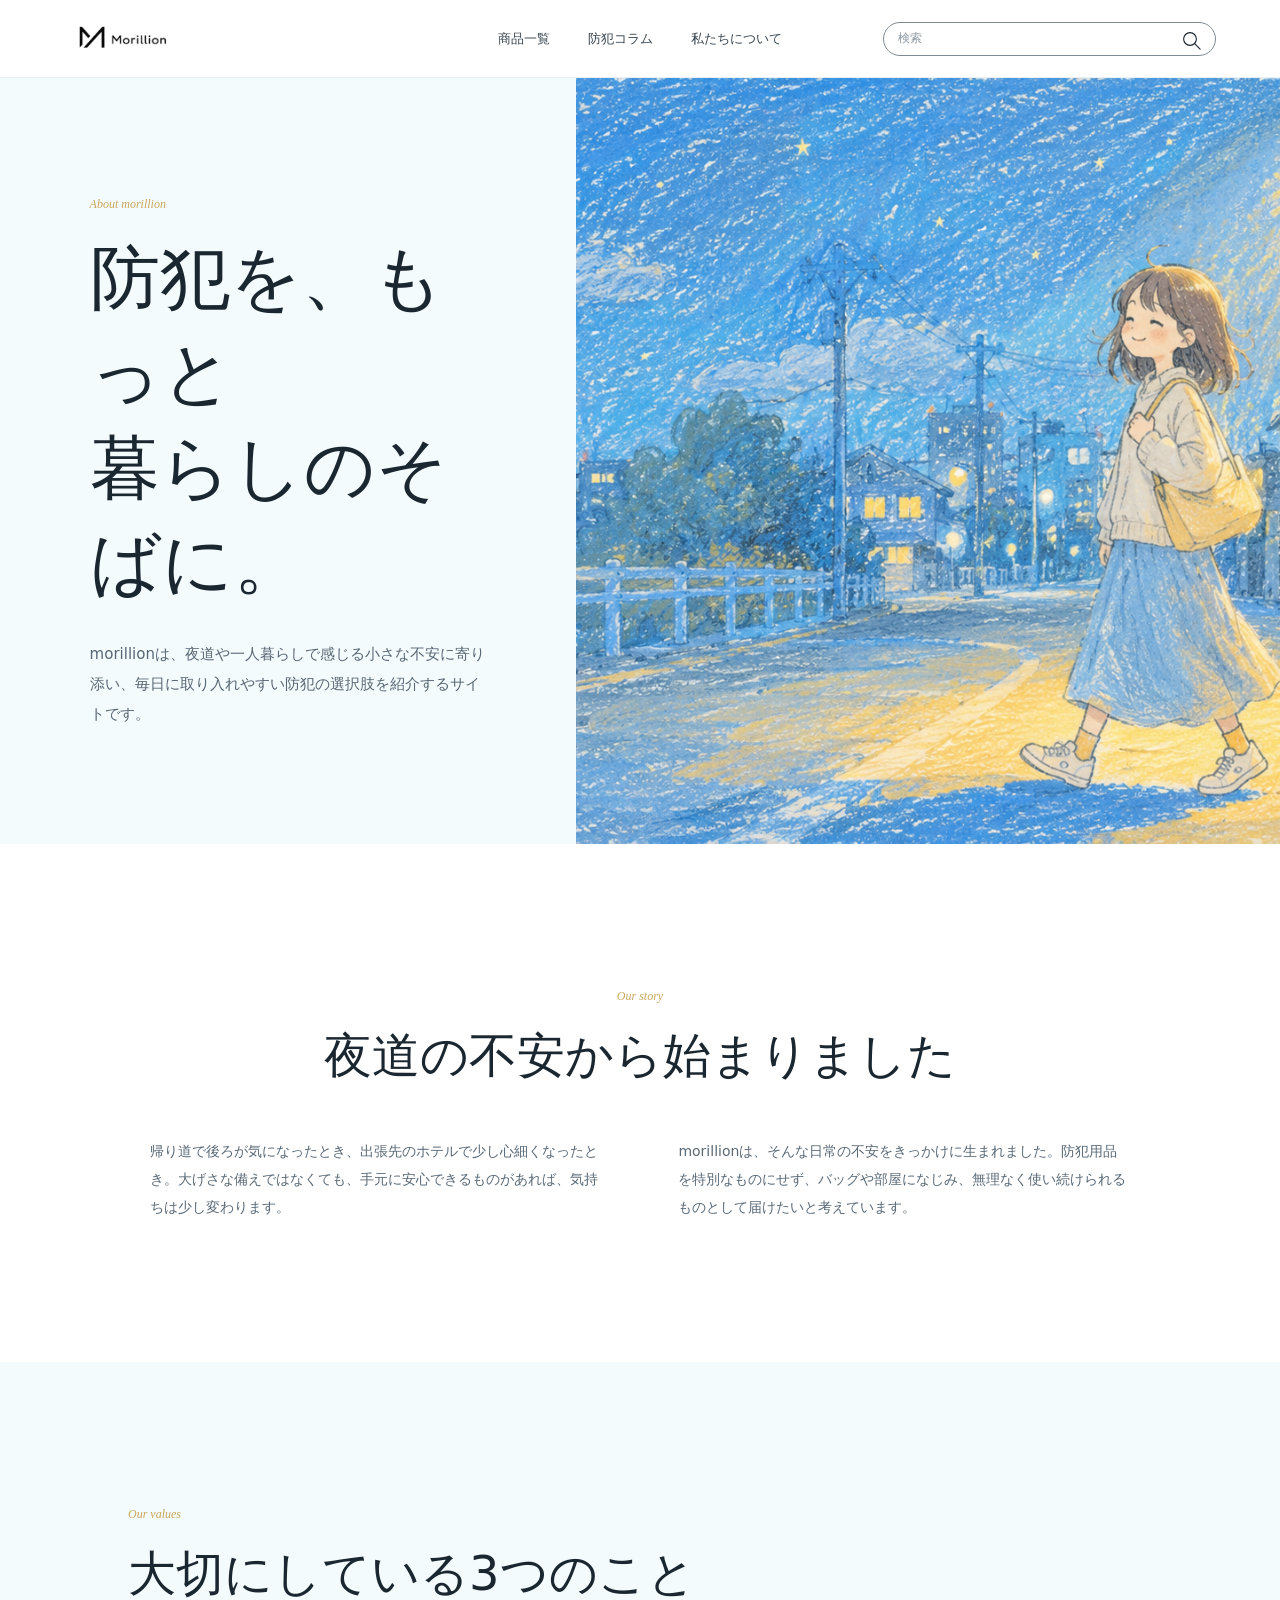
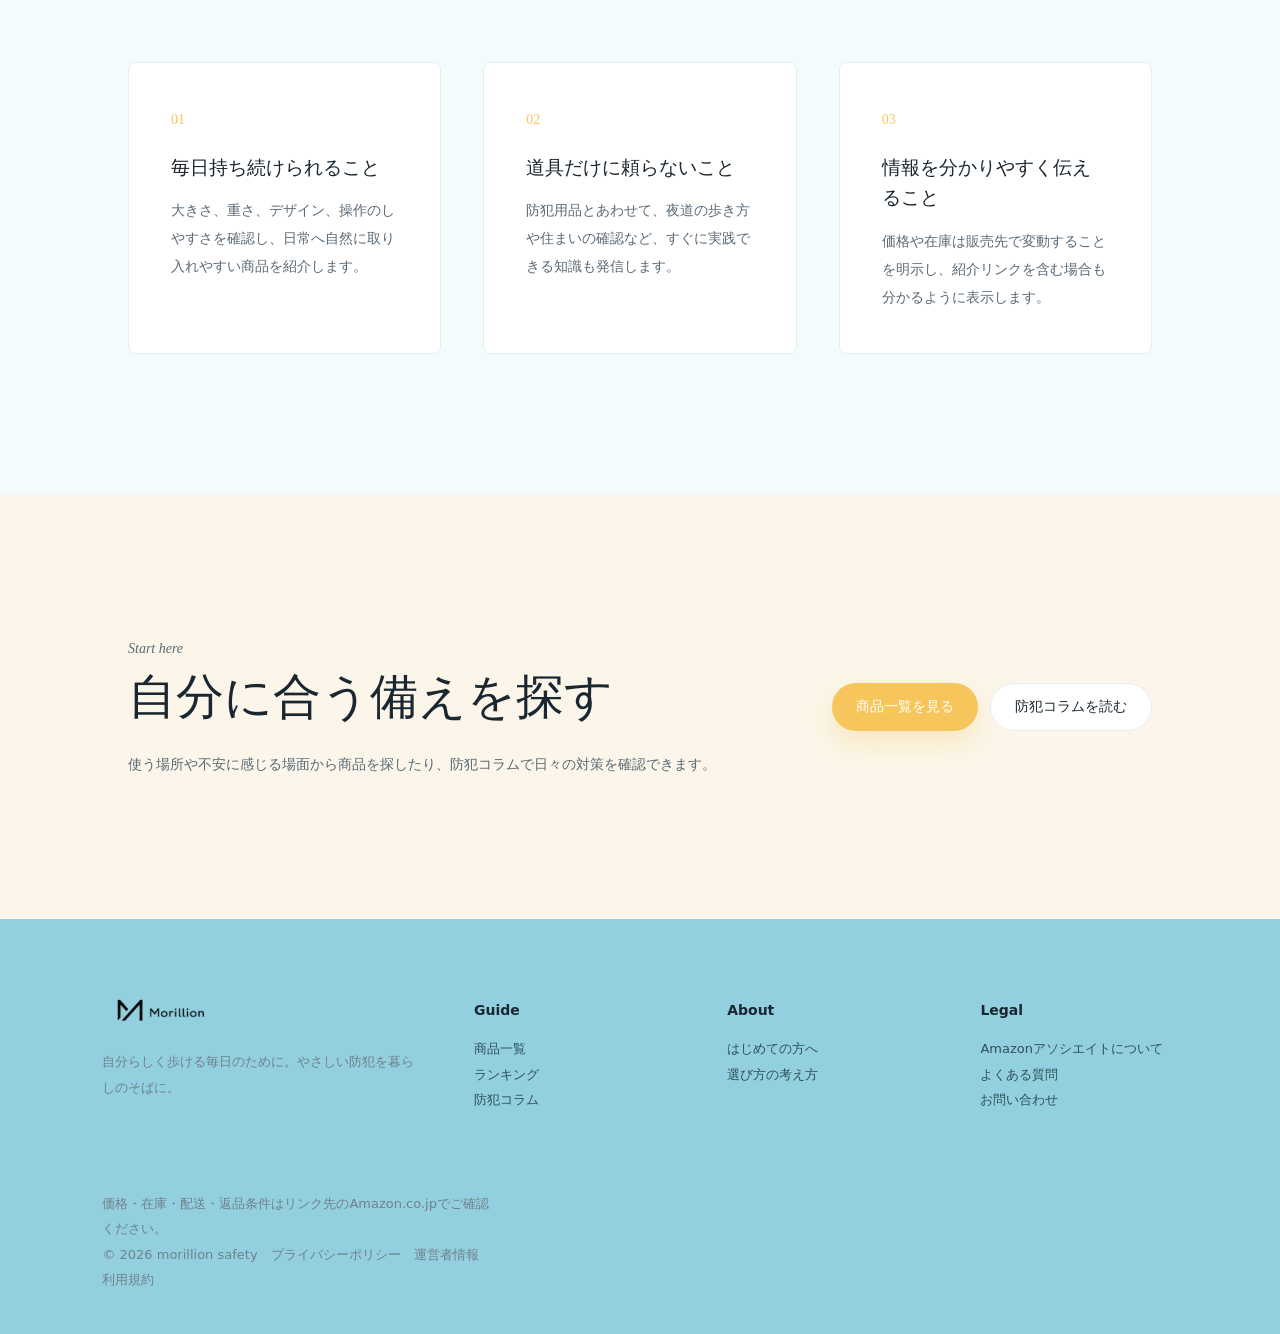
==== commit fbc9c67a: "sorano_3" ====
--- a/about.html
+++ b/about.html
@@ -5,7 +5,7 @@
     <meta name="viewport" content="width=device-width, initial-scale=1">
     <title>morillionについて | morillion</title>
     <meta name="description" content="morillionが大切にしている、暮らしになじむ防犯と商品紹介の考え方をご案内します。">
-    <link rel="stylesheet" href="styles.css?v=20260609-16">
+    <link rel="stylesheet" href="styles.css?v=20260609-31">
   </head>
   <body>
     <header class="site-header">
@@ -19,8 +19,16 @@
         <a href="about.html">私たちについて</a>
       </nav>
       <div class="header-actions">
-        <button type="button" aria-label="検索" data-search-open><svg class="search-icon" viewBox="0 0 32 32" aria-hidden="true"><circle cx="13.5" cy="13.5" r="8.5"></circle><path d="m20 20 7 7"></path></svg></button>
-        <span class="affiliate-note">Amazon紹介リンクを含みます</span>
+        <div class="header-search">
+          <form class="header-search-form" data-header-search>
+            <label class="sr-only" for="siteSearch">検索</label>
+            <input id="siteSearch" type="search" placeholder="検索" autocomplete="off" data-search-input>
+            <button type="submit" aria-label="検索">
+              <svg class="search-icon" viewBox="0 0 32 32" aria-hidden="true"><g transform="translate(2.5 2.5)"><circle cx="13.5" cy="13.5" r="8.5"></circle><path d="m20 20 7 7"></path></g></svg>
+            </button>
+          </form>
+          <div class="header-search-results" data-header-search-results hidden></div>
+        </div>
       </div>
     </header>
 
@@ -82,6 +90,6 @@
     </footer>
     <script src="products-data.js?v=20260609-2"></script>
     <script src="column-articles.js?v=20260609-4"></script>
-    <script src="script.js?v=20260609-3"></script>
+    <script src="script.js?v=20260609-6"></script>
   </body>
 </html>
--- a/styles.css
+++ b/styles.css
@@ -54,6 +54,10 @@
   pointer-events: none;
 }
 
+html.intro-seen .intro-loader {
+  display: none;
+}
+
 .intro-text {
   width: 0;
   max-width: max-content;
@@ -170,7 +174,7 @@
   top: 0;
   z-index: 20;
   display: grid;
-  grid-template-columns: 220px 1fr auto;
+  grid-template-columns: minmax(0, 1fr) auto minmax(0, 1fr);
   align-items: center;
   gap: 24px;
   min-height: 78px;
@@ -184,6 +188,7 @@
   display: inline-flex;
   align-items: center;
   min-width: 0;
+  justify-self: start;
 }
 
 .brand-logo-crop {
@@ -238,6 +243,8 @@
   font-size: 13px;
   font-weight: 300;
   color: #394650;
+  justify-self: center;
+  width: fit-content;
 }
 
 .site-nav a {
@@ -252,6 +259,83 @@
   display: flex;
   align-items: center;
   gap: 8px;
+  justify-self: end;
+}
+
+.header-search {
+  position: relative;
+  width: min(340px, 26vw);
+}
+
+.header-search-form {
+  display: flex;
+  align-items: center;
+  width: 100%;
+  height: 34px;
+  padding: 0 6px 0 12px;
+  background: #fff;
+  border: 1px solid #7f8b93;
+  border-radius: 999px;
+}
+
+.header-search-form:focus-within {
+  border-color: var(--teal);
+  box-shadow: 0 0 0 3px rgba(47, 145, 169, .1);
+}
+
+.header-search-form input {
+  flex: 1;
+  min-width: 0;
+  color: var(--ink);
+  background: transparent;
+  border: 0;
+  outline: none;
+  font: inherit;
+  font-size: 12px;
+}
+
+.header-search-form input::placeholder {
+  color: #8a98a3;
+}
+
+.header-search-form button {
+  width: 24px;
+  height: 24px;
+  padding: 0;
+  color: var(--ink);
+  border-radius: 50%;
+  flex: 0 0 auto;
+}
+
+.header-search-form button:hover {
+  background: var(--sky-100);
+}
+
+.header-search-results {
+  position: absolute;
+  top: calc(100% + 10px);
+  right: 0;
+  z-index: 30;
+  width: min(100vw - 40px, 340px);
+  max-height: min(72vh, 640px);
+  padding: 12px;
+  overflow: auto;
+  background: #fff;
+  border: 1px solid var(--line);
+  border-radius: 16px;
+  box-shadow: var(--shadow);
+}
+
+.header-search-results[hidden] {
+  display: none;
+}
+
+.header-search-results .search-status {
+  margin-top: 0;
+}
+
+.header-search-results .search-results {
+  margin-top: 12px;
 }
 
 .header-actions button,
@@ -272,32 +356,15 @@
   background: var(--sky-100);
 }
 
-.header-actions button[data-search-open] {
-  color: var(--ink);
-}
-
 .search-icon {
   display: block;
-  width: 32px;
-  height: 32px;
+  width: 24px;
+  height: 24px;
   fill: none;
   stroke: currentColor;
   stroke-width: 1.5;
   stroke-linecap: round;
   stroke-linejoin: round;
-}
-
-.affiliate-note {
-  display: inline-flex;
-  align-items: center;
-  min-height: 34px;
-  padding: 0 12px;
-  color: #5e6f79;
-  background: var(--sky-100);
-  border-radius: 999px;
-  font-size: 11px;
-  line-height: 1.4;
-  white-space: nowrap;
 }
 
 .menu-button {
@@ -609,6 +676,8 @@
 .newsletter p,
 .site-footer p {
   color: var(--muted);
+  line-break: strict;
+  text-wrap: pretty;
 }
 
 .trust-band p {
@@ -635,6 +704,11 @@
   margin: 16px auto 58px;
   max-width: 640px;
   font-size: 14px;
+}
+
+.no-wrap {
+  white-space: nowrap;
+  text-wrap: auto;
 }
 
 .category-grid {
@@ -1044,9 +1118,10 @@
   letter-spacing: 0;
 }
 
-.listing-hero .listing-logo-title {
+.column-list-hero .listing-logo-title {
   width: min(100%, 640px);
   max-width: none;
+  margin-inline: auto;
 }
 
 .listing-logo-title img {
@@ -1055,9 +1130,9 @@
   height: auto;
 }
 
-.listing-hero > p:not(.section-kicker):not(.affiliate-disclosure) {
+.column-list-hero > p:not(.section-kicker):not(.affiliate-disclosure) {
   max-width: 680px;
-  margin: 24px 0 0;
+  margin: 24px auto 0;
   color: #586774;
   font-size: clamp(14px, 1.65vw, 17px);
 }
@@ -1326,9 +1401,12 @@
 }
 
 .column-list-hero {
+  display: grid;
+  justify-items: center;
   background:
     radial-gradient(circle at 84% 24%, rgba(246, 198, 92, .16), transparent 20rem),
     linear-gradient(135deg, #fff 0 52%, var(--sky-50) 52% 100%);
+  text-align: center;
 }
 
 .column-listing {
@@ -1642,10 +1720,43 @@
 .article-side {
   position: sticky;
   top: 100px;
-}
-
-.article-side .column-cover {
-  margin-bottom: 24px;
+  padding: 18px;
+  border-radius: 20px;
+  background: rgba(255, 255, 255, .72);
+  box-shadow: var(--soft-shadow);
+  backdrop-filter: blur(12px);
+}
+
+.article-side-image {
+  margin: 0 0 18px;
+  aspect-ratio: 1;
+  overflow: hidden;
+  border-radius: 14px;
+  background: var(--sky-50);
+}
+
+.article-side-image img {
+  display: block;
+  width: 100%;
+  height: 100%;
+  object-fit: cover;
+}
+
+.article-side-kicker {
+  margin: 0 0 8px;
+}
+
+.article-side-name {
+  margin: 0 0 18px;
+  color: var(--ink);
+  font-size: 14px;
+  font-weight: 600;
+  line-height: 1.65;
+}
+
+.article-side .button {
+  width: 100%;
+  justify-content: center;
 }
 
 .article-side p {
@@ -1826,86 +1937,6 @@
   clip: rect(0, 0, 0, 0);
   white-space: nowrap;
   border: 0;
-}
-
-body.search-open {
-  overflow: hidden;
-}
-
-.search-dialog {
-  position: fixed;
-  inset: 0;
-  z-index: 10000;
-}
-
-.search-dialog[hidden] {
-  display: none;
-}
-
-.search-backdrop {
-  position: absolute;
-  inset: 0;
-  background: rgba(20, 36, 45, .42);
-  backdrop-filter: blur(4px);
-}
-
-.search-panel {
-  position: relative;
-  width: min(720px, calc(100% - 32px));
-  max-height: min(760px, calc(100vh - 48px));
-  margin: 24px auto;
-  padding: clamp(24px, 4vw, 42px);
-  overflow-y: auto;
-  background: #fff;
-  border-radius: 14px;
-  box-shadow: 0 28px 80px rgba(20, 36, 45, .24);
-}
-
-.search-panel-head {
-  display: flex;
-  align-items: flex-start;
-  justify-content: space-between;
-  gap: 24px;
-}
-
-.search-panel-head h2 {
-  margin: 0;
-  font-size: clamp(24px, 4vw, 36px);
-  font-weight: 500;
-}
-
-.search-close {
-  flex: 0 0 auto;
-  width: 40px;
-  height: 40px;
-  color: var(--muted);
-  background: var(--sky-50);
-  border: 1px solid var(--line);
-  border-radius: 50%;
-  font-size: 26px;
-  line-height: 1;
-}
-
-.search-field {
-  display: block;
-  margin-top: 28px;
-}
-
-.search-field input {
-  width: 100%;
-  height: 58px;
-  padding: 0 20px;
-  color: var(--ink);
-  background: var(--sky-50);
-  border: 1px solid var(--sky-200);
-  border-radius: 8px;
-  outline: none;
-  font: inherit;
-}
-
-.search-field input:focus {
-  border-color: var(--teal);
-  box-shadow: 0 0 0 3px rgba(47, 145, 169, .12);
 }
 
 .search-status {
@@ -2059,17 +2090,21 @@
     right: 12px;
   }
 
-  .header-actions button {
-    width: 34px;
-    height: 34px;
-  }
-
-  .affiliate-note {
-    max-width: 112px;
-    min-height: 32px;
-    padding: 0 10px;
-    white-space: normal;
-    text-align: center;
+  .header-search {
+    width: min(100%, 230px);
+  }
+
+  .header-search-form {
+    height: 32px;
+    padding-left: 10px;
+  }
+
+  .header-search-form input {
+    font-size: 11px;
+  }
+
+  .header-search-results {
+    width: min(100vw - 24px, 260px);
   }
 
   .hero {
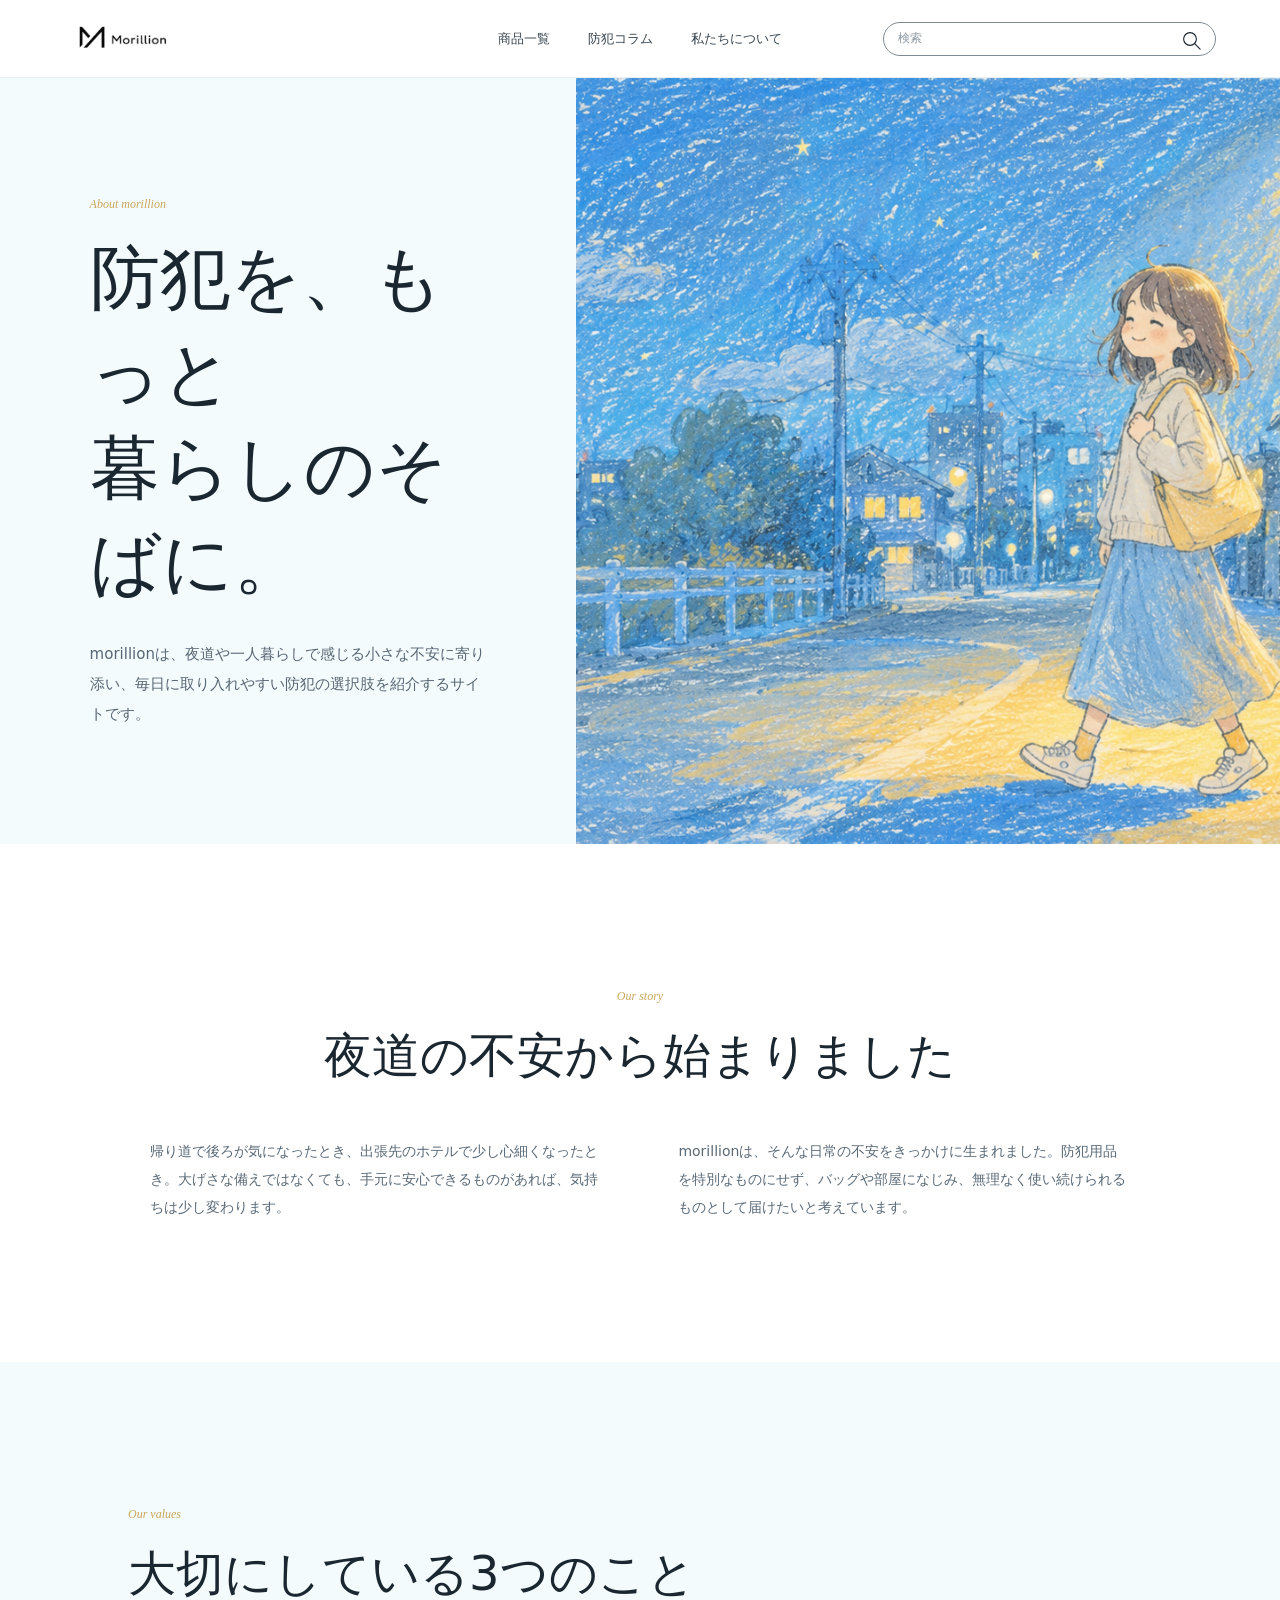
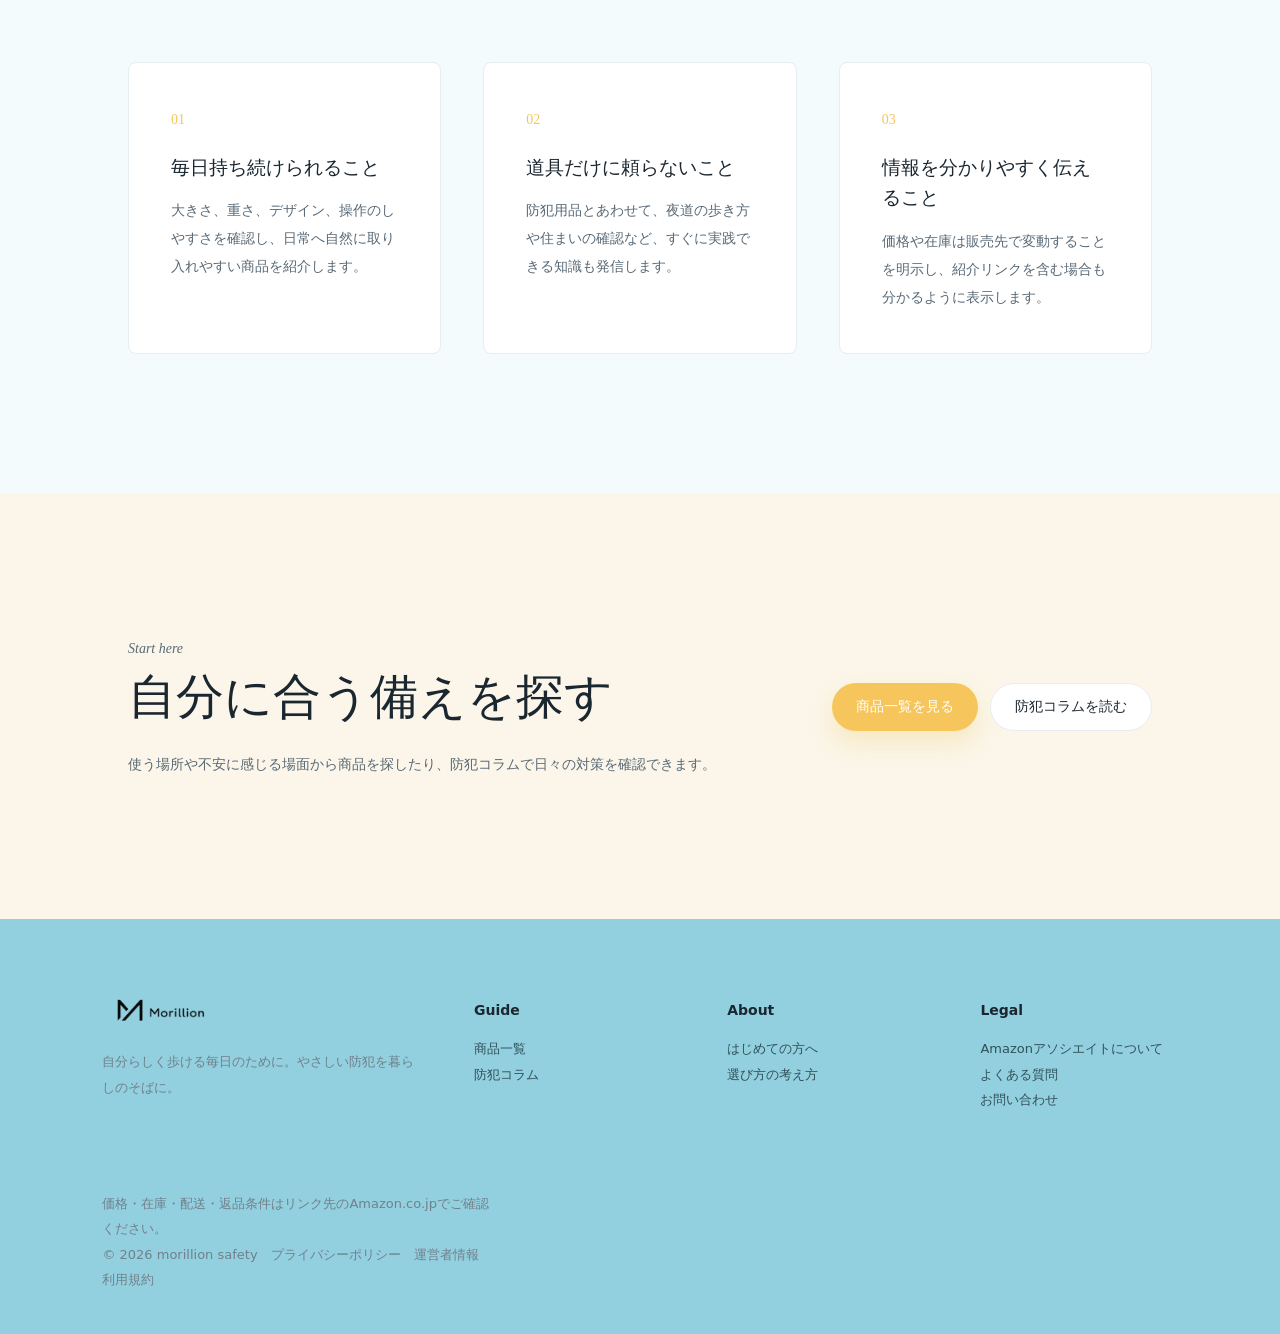
==== commit a8e84185: "sorano_7" ====
--- a/about.html
+++ b/about.html
@@ -5,7 +5,7 @@
     <meta name="viewport" content="width=device-width, initial-scale=1">
     <title>morillionについて | morillion</title>
     <meta name="description" content="morillionが大切にしている、暮らしになじむ防犯と商品紹介の考え方をご案内します。">
-    <link rel="stylesheet" href="styles.css?v=20260609-31">
+    <link rel="stylesheet" href="styles.css?v=20260612-2">
   </head>
   <body>
     <header class="site-header">
@@ -83,13 +83,19 @@
         <a class="brand" href="index.html#top"><span class="brand-logo-crop"><img class="brand-logo-image" src="images/brand-logo.png" alt="Morillion"></span></a>
         <p>自分らしく歩ける毎日のために。やさしい防犯を暮らしのそばに。</p>
       </div>
-      <nav><h2>Guide</h2><a href="products.html">商品一覧</a><a href="index.html#ranking">ランキング</a><a href="columns.html">防犯コラム</a></nav>
+      <nav><h2>Guide</h2><a href="products.html">商品一覧</a><a href="columns.html">防犯コラム</a></nav>
       <nav><h2>About</h2><a href="about.html">はじめての方へ</a><a href="about.html#values">選び方の考え方</a></nav>
       <nav><h2>Legal</h2><a href="#">Amazonアソシエイトについて</a><a href="#">よくある質問</a><a href="#">お問い合わせ</a></nav>
       <p class="copyright">価格・在庫・配送・返品条件はリンク先のAmazon.co.jpでご確認ください。<br>© 2026 morillion safety　<a href="#">プライバシーポリシー</a>　<a href="#">運営者情報</a>　<a href="#">利用規約</a></p>
     </footer>
+    <nav class="mobile-bottom-nav mobile-only" aria-label="スマホ用メインメニュー">
+      <a href="index.html#top" aria-label="ホーム"><svg viewBox="0 0 24 24" aria-hidden="true"><path d="M3 10.5 12 3l9 7.5v10H15v-6H9v6H3z"/></svg><span>ホーム</span></a>
+      <a href="products.html" aria-label="商品一覧"><svg viewBox="0 0 24 24" aria-hidden="true"><path d="M4 5h16M4 12h16M4 19h16M7 3v4M7 10v4M7 17v4"/></svg><span>商品一覧</span></a>
+      <a href="columns.html" aria-label="コラム"><svg viewBox="0 0 24 24" aria-hidden="true"><path d="M4 3h16v18H4zM8 7h8M8 11h8M8 15h5"/></svg><span>コラム</span></a>
+      <a class="is-current" href="about.html" aria-label="サイト紹介"><svg viewBox="0 0 24 24" aria-hidden="true"><circle cx="12" cy="8" r="4"/><path d="M4 21c.7-5 3.3-7 8-7s7.3 2 8 7"/></svg><span>About</span></a>
+    </nav>
     <script src="products-data.js?v=20260609-2"></script>
     <script src="column-articles.js?v=20260609-4"></script>
-    <script src="script.js?v=20260609-6"></script>
+    <script src="script.js?v=20260612-1"></script>
   </body>
 </html>
--- a/styles.css
+++ b/styles.css
@@ -22,6 +22,10 @@
   box-sizing: border-box;
 }
 
+.mobile-only {
+  display: none;
+}
+
 html {
   scroll-behavior: smooth;
 }
@@ -2108,7 +2112,8 @@
   }
 
   .hero {
-    min-height: calc(100svh - 68px);
+    flex-direction: column;
+    min-height: auto;
     padding: 0;
   }
 
@@ -2149,44 +2154,143 @@
   }
 
   .hero-copy {
+    order: 2;
     width: auto;
-    margin: 10px;
-    padding: 32px 24px;
-    background: rgba(255, 255, 255, .80);
-  }
-
-  .image-hero img {
-    object-position: 53% center;
+    margin: 0;
+    padding: 20px 20px 24px;
+    background: #fff;
+    border-radius: 0;
+    backdrop-filter: none;
+    -webkit-backdrop-filter: none;
+  }
+
+  .hero-copy .eyebrow {
+    margin-bottom: 10px;
+    font-size: 10px;
   }
 
   .hero h1 {
-    font-size: 40px;
+    font-size: 32px;
   }
 
   .hero-logo-title img {
-    width: min(100%, 420px);
-  }
-
-  .hero-points,
+    width: min(78%, 280px);
+  }
+
+  .hero-copy .lead {
+    margin-top: 12px;
+    font-size: 13px;
+    line-height: 1.75;
+  }
+
+  .hero-buttons {
+    gap: 10px;
+    margin-top: 18px;
+  }
+
+  .hero-points {
+    grid-template-columns: 1fr;
+  }
+
   .trust-band,
   .category-grid,
   .product-grid,
+  .ranking-list,
   .voice-grid,
   .article-grid {
-    grid-template-columns: 1fr;
+    display: grid;
+    grid-auto-flow: column;
+    grid-template-columns: none;
+    gap: 16px;
+    max-width: none;
+    overflow-x: auto;
+    overflow-y: hidden;
+    overscroll-behavior-inline: contain;
+    scroll-snap-type: inline mandatory;
+    scrollbar-width: none;
+    -webkit-overflow-scrolling: touch;
+  }
+
+  .trust-band::-webkit-scrollbar,
+  .category-grid::-webkit-scrollbar,
+  .product-grid::-webkit-scrollbar,
+  .ranking-list::-webkit-scrollbar,
+  .voice-grid::-webkit-scrollbar,
+  .article-grid::-webkit-scrollbar {
+    display: none;
+  }
+
+  .trust-band > *,
+  .category-grid > *,
+  .product-grid > *,
+  .ranking-list > *,
+  .voice-grid > *,
+  .article-grid > * {
+    min-width: 0;
+    scroll-snap-align: start;
+  }
+
+  .trust-band {
+    grid-auto-columns: min(72vw, 270px);
+    gap: 12px;
+    padding: 20px 18px;
+    scroll-snap-type: none;
+  }
+
+  .trust-band article {
+    padding: 14px 16px;
+  }
+
+  .trust-band h2 {
+    margin-top: 6px;
+    font-size: 14px;
+  }
+
+  .trust-band p {
+    font-size: 11px;
+    line-height: 1.5;
+  }
+
+  .category-grid {
+    grid-auto-columns: min(68vw, 250px);
+    gap: 10px;
+  }
+
+  .product-grid {
+    grid-auto-columns: min(76vw, 290px);
+  }
+
+  .ranking-list {
+    grid-auto-columns: min(86vw, 340px);
+  }
+
+  .voice-grid,
+  .article-grid {
+    grid-auto-columns: min(82vw, 320px);
+  }
+
+  .no-wrap {
+    white-space: normal;
   }
 
   .hero-visual {
-    min-height: 340px;
+    order: 1;
+    width: 100%;
+    min-height: 0;
   }
 
   .image-hero {
-    min-height: 300px;
+    position: relative;
+    inset: auto;
+    min-height: 0;
+    aspect-ratio: 1823 / 863;
   }
 
   .image-hero img {
     width: 100%;
-    min-height: 300px;
+    height: 100%;
+    min-height: 0;
+    object-position: 53% center;
   }
 
   .person {
@@ -2208,25 +2312,58 @@
   }
 
   .section {
-    padding: 78px 18px;
+    padding: 52px 18px;
+  }
+
+  .section-lead {
+    margin-top: 10px;
+    margin-bottom: 30px;
+  }
+
+  .section-row {
+    margin-bottom: 30px;
+  }
+
+  .product-image {
+    margin-bottom: 14px;
+  }
+
+  .voice-grid article {
+    padding: 24px 22px;
+  }
+
+  .article-cover {
+    margin-bottom: 12px;
   }
 
   .ranking-list li {
-    grid-template-columns: 42px 64px 1fr;
-  }
-
-  .ranking-list strong,
-  .ranking-list button {
+    grid-template-columns: 34px 72px minmax(0, 1fr);
+    gap: 12px;
+    align-content: center;
+    padding: 14px;
+  }
+
+  .ranking-list .thumb {
+    width: 72px;
+    height: 72px;
+  }
+
+  .ranking-list strong {
+    grid-column: 2;
+    justify-self: start;
+  }
+
+  .ranking-list .mini-cart {
     grid-column: 3;
     justify-self: start;
   }
 
   .story-section {
-    padding: 78px 18px;
+    padding: 52px 18px;
   }
 
   .story-image {
-    min-height: 360px;
+    min-height: 300px;
   }
 
   .story-image em {
@@ -2241,7 +2378,7 @@
   }
 
   .newsletter {
-    padding: 58px 18px;
+    padding: 42px 18px;
   }
 
   .listing-hero,
@@ -2323,4 +2460,507 @@
   .site-footer {
     padding: 58px 18px 34px;
   }
-}
+
+  /* App-like storefront layout for phones */
+  body {
+    padding-bottom: calc(70px + env(safe-area-inset-bottom));
+    background: #fff;
+    font-size: 14px;
+    line-height: 1.65;
+  }
+
+  .mobile-only {
+    display: flex;
+  }
+
+  .site-header {
+    position: sticky;
+    top: 0;
+    z-index: 100;
+    grid-template-columns: 1fr auto;
+    grid-template-rows: auto auto;
+    gap: 10px;
+    min-height: 0;
+    padding: 10px 14px 12px;
+    background: rgba(255, 255, 255, .97);
+    border-bottom: 0;
+    box-shadow: 0 2px 14px rgba(31, 74, 92, .07);
+  }
+
+  .site-header > .brand {
+    align-self: center;
+  }
+
+  .brand-logo-crop {
+    width: 112px;
+    height: 30px;
+  }
+
+  .brand-logo-image {
+    width: 116px;
+    height: 116px;
+  }
+
+  .menu-button {
+    display: grid;
+    align-self: center;
+    width: 40px;
+    height: 40px;
+    border: 1px solid #e5eaec;
+  }
+
+  .site-nav {
+    top: 58px;
+    left: 14px;
+    right: 14px;
+    z-index: 110;
+  }
+
+  .header-actions {
+    grid-column: 1 / -1;
+    width: 100%;
+    justify-self: stretch;
+  }
+
+  .header-search {
+    width: 100%;
+  }
+
+  .header-search-form {
+    height: 42px;
+    padding: 0 8px 0 14px;
+    background: #f5f7f7;
+    border: 0;
+    border-radius: 12px;
+  }
+
+  .header-search-form input {
+    font-size: 13px;
+  }
+
+  .header-search-results {
+    left: 0;
+    right: auto;
+    width: 100%;
+  }
+
+  .mobile-shop-bar {
+    align-items: center;
+    justify-content: center;
+    min-height: 28px;
+    padding: 4px 14px;
+    color: #fff;
+    background: #76b9ca;
+    font-size: 11px;
+    font-weight: 500;
+    letter-spacing: .03em;
+  }
+
+  .mobile-quick-nav {
+    gap: 10px;
+    padding: 12px 14px;
+    overflow-x: auto;
+    background: #fff;
+    border-bottom: 1px solid #edf1f2;
+    scrollbar-width: none;
+  }
+
+  .mobile-quick-nav::-webkit-scrollbar {
+    display: none;
+  }
+
+  .mobile-quick-nav a {
+    flex: 0 0 112px;
+    padding: 7px 12px;
+    color: #34434c;
+    background: #fff;
+    border: 1px solid #aeb9be;
+    border-radius: 999px;
+    text-align: center;
+    font-size: 12px;
+    font-weight: 500;
+    line-height: 1.2;
+  }
+
+  .hero {
+    position: relative;
+    display: block;
+    min-height: 360px;
+    margin: 0 12px 28px;
+    overflow: hidden;
+    background: #d9eef3;
+    border-radius: 0 0 16px 16px;
+  }
+
+  .hero-visual.image-hero {
+    position: absolute;
+    inset: 0;
+    width: 100%;
+    height: 100%;
+    aspect-ratio: auto;
+  }
+
+  .image-hero img {
+    width: 100%;
+    height: 100%;
+    object-fit: cover;
+    object-position: 57% center;
+  }
+
+  .hero-copy {
+    position: relative;
+    z-index: 2;
+    display: flex;
+    justify-content: flex-end;
+    width: 100%;
+    min-height: 360px;
+    margin: 0;
+    padding: 78px 22px 28px;
+    color: #fff;
+    background: linear-gradient(180deg, transparent 24%, rgba(16, 39, 49, .06) 46%, rgba(16, 39, 49, .82) 100%);
+    border-radius: 0;
+  }
+
+  .hero-copy .eyebrow {
+    margin: 0 0 5px;
+    color: #ffe49b;
+    font-size: 10px;
+  }
+
+  .hero-logo-title img {
+    width: min(68%, 240px);
+    filter: brightness(0) invert(1);
+  }
+
+  .hero-copy .lead {
+    margin-top: 8px;
+    color: rgba(255,255,255,.92);
+    font-size: 12px;
+    line-height: 1.55;
+  }
+
+  .hero-buttons {
+    gap: 8px;
+    margin-top: 14px;
+  }
+
+  .hero-buttons .button {
+    min-height: 36px;
+    padding: 0 16px;
+    font-size: 11px;
+  }
+
+  .hero-buttons .secondary {
+    color: #fff;
+    background: rgba(255,255,255,.16);
+    border-color: rgba(255,255,255,.7);
+    backdrop-filter: blur(8px);
+  }
+
+  .mobile-hero-dots {
+    position: absolute;
+    z-index: 3;
+    left: 50%;
+    bottom: 10px;
+    gap: 6px;
+    transform: translateX(-50%);
+  }
+
+  .mobile-hero-dots i {
+    display: block;
+    width: 6px;
+    height: 6px;
+    background: rgba(255,255,255,.48);
+    border-radius: 50%;
+  }
+
+  .mobile-hero-dots .is-active {
+    width: 16px;
+    background: #fff;
+    border-radius: 999px;
+  }
+
+  .trust-band {
+    margin-bottom: 6px;
+    padding: 8px 14px 24px;
+    background: #fff;
+  }
+
+  .trust-band article {
+    min-height: 86px;
+    padding: 12px 14px;
+    box-shadow: none;
+  }
+
+  .trust-band span {
+    font-size: 17px;
+  }
+
+  .trust-band h2 {
+    margin: 2px 0 1px;
+    font-size: 13px;
+  }
+
+  .trust-band p {
+    font-size: 10px;
+  }
+
+  .section,
+  .story-section,
+  .newsletter {
+    padding: 38px 14px;
+  }
+
+  .category-section,
+  .ranking-section,
+  .voice-section,
+  .products-section,
+  .column-section {
+    background: #fff;
+  }
+
+  .products-section,
+  .voice-section {
+    background: #f6fafb;
+  }
+
+  .section-kicker {
+    margin-bottom: 3px;
+    font-size: 10px;
+    font-style: normal;
+    letter-spacing: .16em;
+    text-transform: uppercase;
+  }
+
+  .section h2,
+  .story-copy h2,
+  .newsletter h2 {
+    font-size: 24px;
+    font-weight: 600;
+    line-height: 1.25;
+  }
+
+  .section-lead {
+    margin: 8px auto 20px;
+    font-size: 11px;
+    line-height: 1.6;
+  }
+
+  .section-row {
+    position: relative;
+    margin-bottom: 20px;
+    text-align: center;
+  }
+
+  .section-row > a {
+    display: inline-block;
+    margin-top: 8px;
+    font-size: 11px;
+  }
+
+  .category-grid {
+    grid-auto-columns: 126px;
+    gap: 8px;
+  }
+
+  .category-grid a {
+    gap: 3px;
+  }
+
+  .scene-image {
+    max-width: none;
+    aspect-ratio: 1;
+    padding: 12px;
+    margin-bottom: 4px;
+    background: #f7f9f9;
+    border: 0;
+    border-radius: 10px;
+  }
+
+  .category-grid strong {
+    font-size: 12px;
+    font-weight: 600;
+  }
+
+  .category-grid small {
+    font-size: 9px;
+    line-height: 1.4;
+  }
+
+  .product-grid {
+    grid-auto-columns: min(46vw, 190px);
+    gap: 10px;
+  }
+
+  .product-card {
+    padding-bottom: 8px;
+  }
+
+  .product-image {
+    aspect-ratio: 1 / 1.12;
+    padding: 14px;
+    margin-bottom: 9px;
+    background: #fff;
+    border-radius: 8px;
+  }
+
+  .product-card p {
+    font-size: 9px;
+    line-height: 1.45;
+  }
+
+  .product-card h3 {
+    margin: 4px 0 7px;
+    font-size: 11px;
+    line-height: 1.45;
+  }
+
+  .product-card > div:last-child strong {
+    font-size: 13px;
+  }
+
+  .product-card span {
+    font-size: 9px;
+  }
+
+  .ranking-list {
+    grid-auto-columns: min(78vw, 300px);
+    gap: 10px;
+  }
+
+  .ranking-list li {
+    grid-template-columns: 28px 74px minmax(0, 1fr);
+    min-height: 132px;
+    padding: 12px;
+    border-radius: 10px;
+    box-shadow: none;
+  }
+
+  .ranking-list li > span {
+    font-size: 18px;
+  }
+
+  .ranking-list b {
+    font-size: 12px;
+    line-height: 1.45;
+  }
+
+  .ranking-list small {
+    font-size: 9px;
+    line-height: 1.45;
+  }
+
+  .ranking-list .mini-cart {
+    height: 28px;
+    min-width: 70px;
+    font-size: 10px;
+  }
+
+  .story-section {
+    display: block;
+    margin: 12px 14px 30px;
+    padding: 0;
+    overflow: hidden;
+    background: #eef7f9;
+    border-radius: 14px;
+  }
+
+  .story-image {
+    min-height: 180px;
+    border-radius: 0;
+  }
+
+  .story-copy {
+    padding: 24px 20px;
+  }
+
+  .story-copy p:not(.section-kicker) {
+    font-size: 11px;
+  }
+
+  .voice-grid,
+  .article-grid {
+    grid-auto-columns: min(76vw, 290px);
+    gap: 10px;
+  }
+
+  .voice-grid article {
+    padding: 18px;
+    border-radius: 10px;
+    box-shadow: none;
+  }
+
+  .article-cover {
+    border-radius: 8px;
+  }
+
+  .article-grid h3,
+  .voice-grid h3 {
+    font-size: 13px;
+  }
+
+  .newsletter {
+    display: block;
+    background: #e9f5f8;
+  }
+
+  .newsletter p {
+    font-size: 11px;
+  }
+
+  .newsletter form {
+    min-height: 48px;
+    margin-top: 18px;
+  }
+
+  .site-footer {
+    padding: 34px 18px 24px;
+    font-size: 11px;
+  }
+
+  .site-footer > nav {
+    display: none;
+  }
+
+  .mobile-bottom-nav {
+    position: fixed;
+    z-index: 1000;
+    left: 0;
+    right: 0;
+    bottom: 0;
+    align-items: flex-start;
+    justify-content: space-around;
+    height: calc(68px + env(safe-area-inset-bottom));
+    padding: 8px 4px env(safe-area-inset-bottom);
+    background: rgba(255,255,255,.97);
+    border-top: 1px solid #dde5e8;
+    box-shadow: 0 -6px 20px rgba(31, 74, 92, .08);
+    backdrop-filter: blur(16px);
+  }
+
+  .mobile-bottom-nav a {
+    display: grid;
+    justify-items: center;
+    gap: 2px;
+    flex: 1;
+    min-width: 0;
+    color: #8b989e;
+    font-size: 9px;
+    font-weight: 500;
+    line-height: 1.2;
+  }
+
+  .mobile-bottom-nav svg {
+    width: 25px;
+    height: 25px;
+    fill: none;
+    stroke: currentColor;
+    stroke-width: 1.7;
+    stroke-linecap: round;
+    stroke-linejoin: round;
+  }
+
+  .mobile-bottom-nav .is-current {
+    color: #2f91a9;
+  }
+}
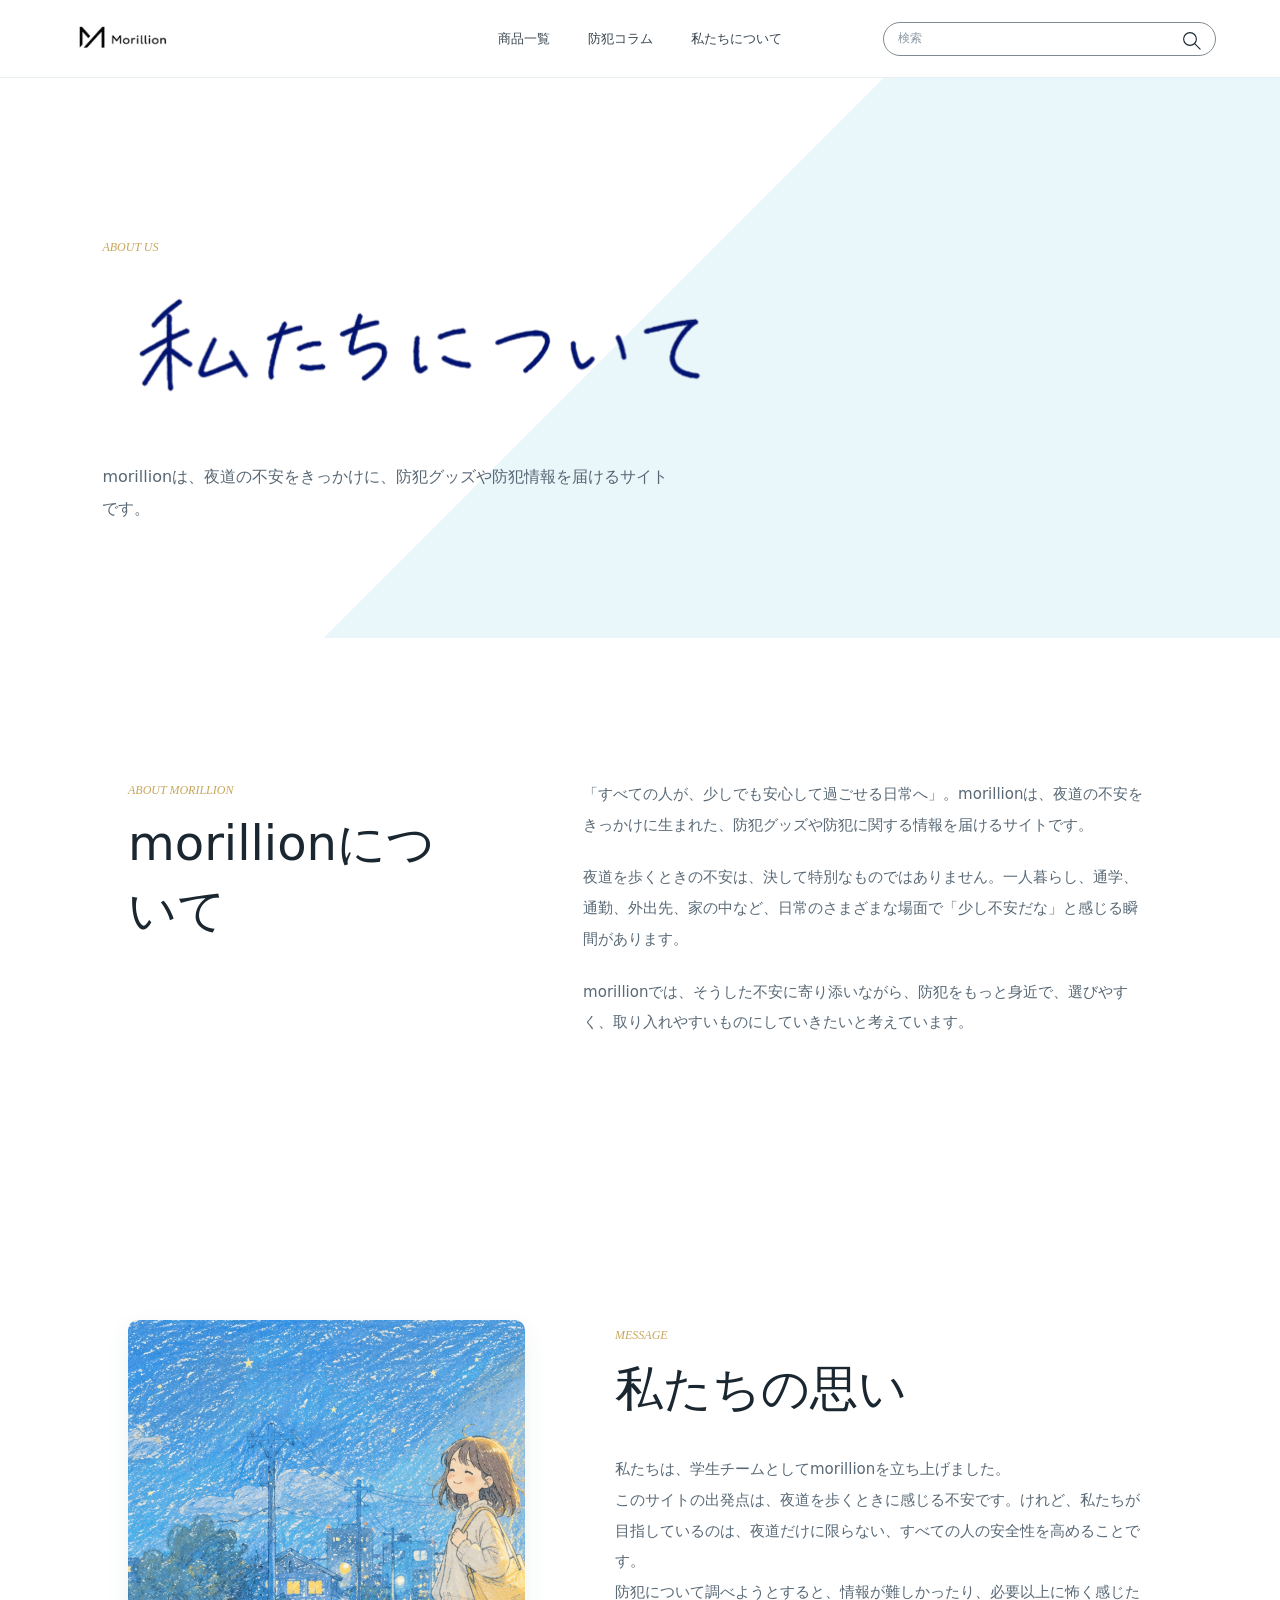
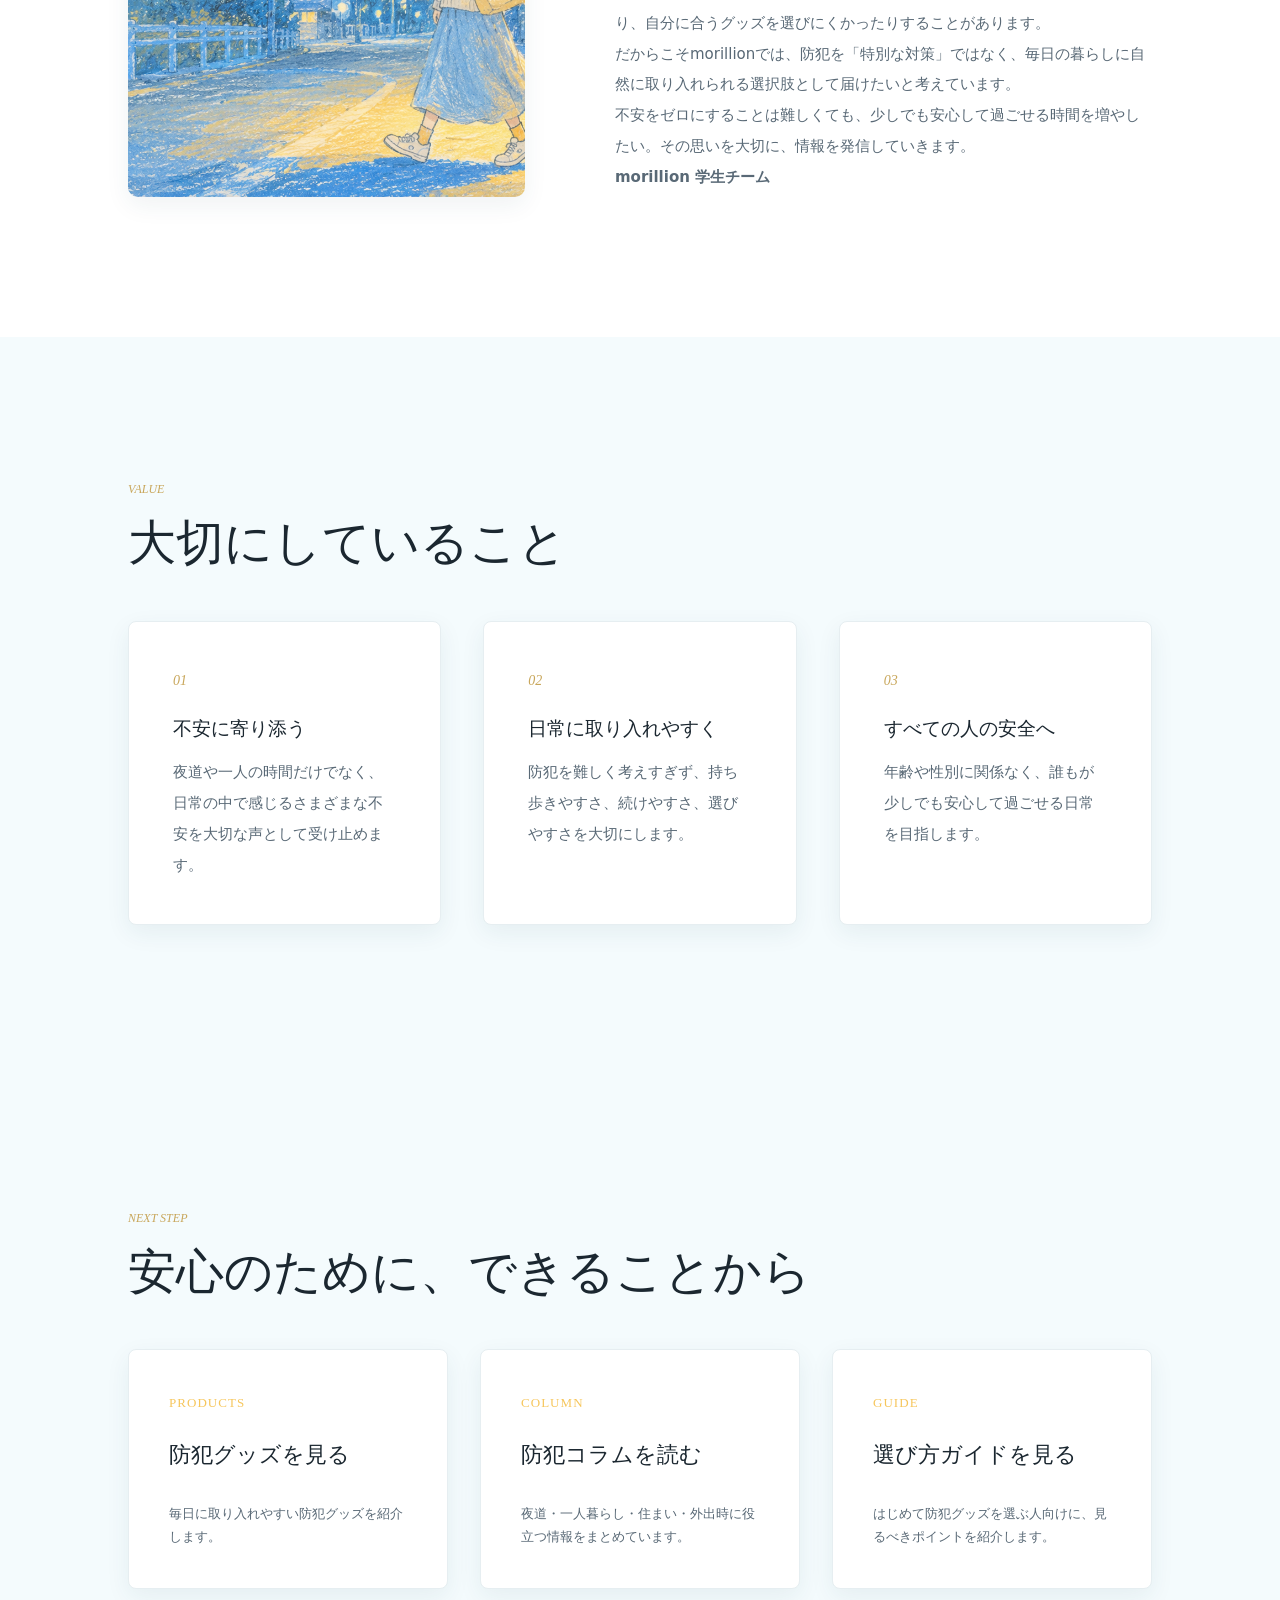
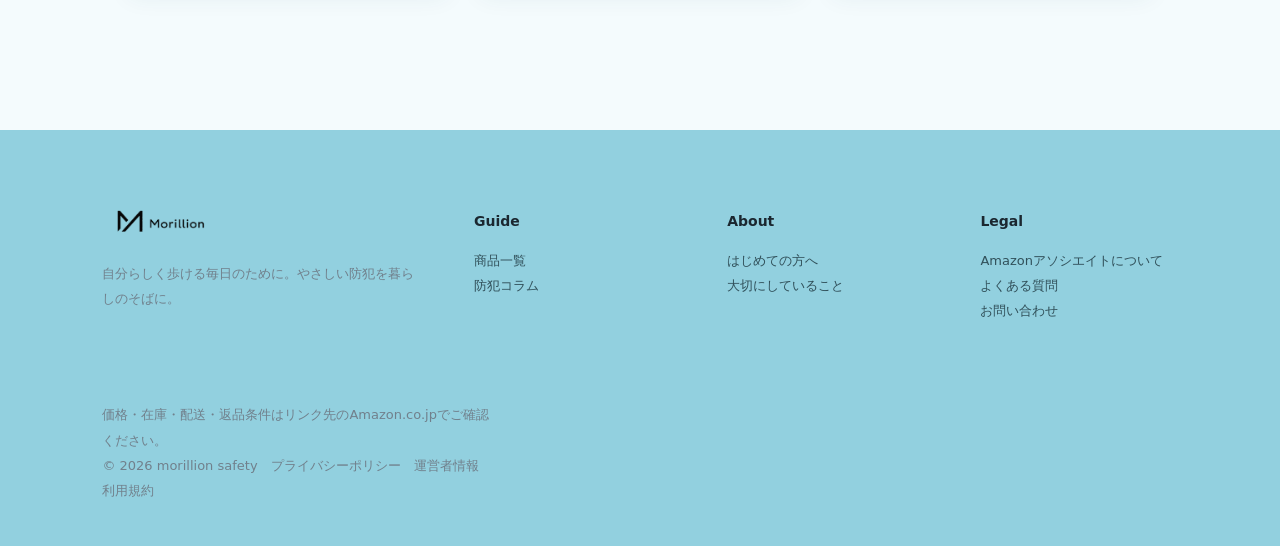
==== commit 0553269c: "sorano_11" ====
--- a/about.html
+++ b/about.html
@@ -5,7 +5,7 @@
     <meta name="viewport" content="width=device-width, initial-scale=1">
     <title>morillionについて | morillion</title>
     <meta name="description" content="morillionが大切にしている、暮らしになじむ防犯と商品紹介の考え方をご案内します。">
-    <link rel="stylesheet" href="styles.css?v=20260612-2">
+    <link rel="stylesheet" href="styles.css?v=20260616-13">
   </head>
   <body>
     <header class="site-header">
@@ -34,46 +34,76 @@
 
     <main>
       <section class="about-hero">
-        <div>
-          <p class="section-kicker">About morillion</p>
-          <h1>防犯を、もっと<br>暮らしのそばに。</h1>
-          <p>morillionは、夜道や一人暮らしで感じる小さな不安に寄り添い、毎日に取り入れやすい防犯の選択肢を紹介するサイトです。</p>
-        </div>
-        <img src="images/hero-visual.png" alt="夜道を歩く女性のイラスト">
-      </section>
-
-      <section class="about-story">
-        <p class="section-kicker">Our story</p>
-        <h2>夜道の不安から始まりました</h2>
-        <div class="about-story-copy">
-          <p>帰り道で後ろが気になったとき、出張先のホテルで少し心細くなったとき。大げさな備えではなくても、手元に安心できるものがあれば、気持ちは少し変わります。</p>
-          <p>morillionは、そんな日常の不安をきっかけに生まれました。防犯用品を特別なものにせず、バッグや部屋になじみ、無理なく使い続けられるものとして届けたいと考えています。</p>
+        <div class="about-hero-copy">
+          <p class="about-en">ABOUT US</p>
+          <h1 class="about-logo-title page-logo-title"><img src="images/download (1).png" alt="私たちについて" width="2570" height="642"></h1>
+          <p>morillionは、夜道の不安をきっかけに、防犯グッズや防犯情報を届けるサイトです。</p>
         </div>
       </section>
 
-      <section id="values" class="about-values">
-        <div class="section-row">
-          <div>
-            <p class="section-kicker">Our values</p>
-            <h2>大切にしている3つのこと</h2>
-          </div>
+      <section id="about-morillion" class="about-intro">
+        <div class="about-section-heading">
+          <p class="about-en">ABOUT morillion</p>
+          <h2>morillionについて</h2>
         </div>
-        <div class="about-value-grid">
-          <article><span>01</span><h3>毎日持ち続けられること</h3><p>大きさ、重さ、デザイン、操作のしやすさを確認し、日常へ自然に取り入れやすい商品を紹介します。</p></article>
-          <article><span>02</span><h3>道具だけに頼らないこと</h3><p>防犯用品とあわせて、夜道の歩き方や住まいの確認など、すぐに実践できる知識も発信します。</p></article>
-          <article><span>03</span><h3>情報を分かりやすく伝えること</h3><p>価格や在庫は販売先で変動することを明示し、紹介リンクを含む場合も分かるように表示します。</p></article>
+        <div class="about-text-block">
+          <p>「すべての人が、少しでも安心して過ごせる日常へ」。morillionは、夜道の不安をきっかけに生まれた、防犯グッズや防犯に関する情報を届けるサイトです。</p>
+          <p>夜道を歩くときの不安は、決して特別なものではありません。一人暮らし、通学、通勤、外出先、家の中など、日常のさまざまな場面で「少し不安だな」と感じる瞬間があります。</p>
+          <p>morillionでは、そうした不安に寄り添いながら、防犯をもっと身近で、選びやすく、取り入れやすいものにしていきたいと考えています。</p>
         </div>
       </section>
 
-      <section class="about-guide">
-        <div>
-          <p class="section-kicker">Start here</p>
-          <h2>自分に合う備えを探す</h2>
-          <p>使う場所や不安に感じる場面から商品を探したり、防犯コラムで日々の対策を確認できます。</p>
+      <section id="message" class="about-message">
+        <div class="about-message-image" aria-hidden="true">
+          <img src="images/hero-visual.png" alt="差し替え予定の代表者写真">
         </div>
-        <div class="about-guide-actions">
-          <a class="button primary" href="products.html">商品一覧を見る</a>
-          <a class="button secondary" href="columns.html">防犯コラムを読む</a>
+        <div class="about-message-copy">
+          <div class="about-section-heading">
+            <p class="about-en">MESSAGE</p>
+            <h2>私たちの思い</h2>
+          </div>
+          <p>私たちは、学生チームとしてmorillionを立ち上げました。</p>
+          <p>このサイトの出発点は、夜道を歩くときに感じる不安です。けれど、私たちが目指しているのは、夜道だけに限らない、すべての人の安全性を高めることです。</p>
+          <p>防犯について調べようとすると、情報が難しかったり、必要以上に怖く感じたり、自分に合うグッズを選びにくかったりすることがあります。</p>
+          <p>だからこそmorillionでは、防犯を「特別な対策」ではなく、毎日の暮らしに自然に取り入れられる選択肢として届けたいと考えています。</p>
+          <p>不安をゼロにすることは難しくても、少しでも安心して過ごせる時間を増やしたい。その思いを大切に、情報を発信していきます。</p>
+          <p class="about-signature">morillion 学生チーム</p>
+        </div>
+      </section>
+
+      <section id="value" class="about-values">
+        <div class="about-section-heading">
+          <p class="about-en">VALUE</p>
+          <h2>大切にしていること</h2>
+        </div>
+        <div class="about-value-grid">
+          <article><span>01</span><h3>不安に寄り添う</h3><p>夜道や一人の時間だけでなく、日常の中で感じるさまざまな不安を大切な声として受け止めます。</p></article>
+          <article><span>02</span><h3>日常に取り入れやすく</h3><p>防犯を難しく考えすぎず、持ち歩きやすさ、続けやすさ、選びやすさを大切にします。</p></article>
+          <article><span>03</span><h3>すべての人の安全へ</h3><p>年齢や性別に関係なく、誰もが少しでも安心して過ごせる日常を目指します。</p></article>
+        </div>
+      </section>
+
+      <section class="about-links">
+        <div class="about-section-heading">
+          <p class="about-en">NEXT STEP</p>
+          <h2>安心のために、できることから</h2>
+        </div>
+        <div class="about-link-grid">
+          <a href="products.html">
+            <span>Products</span>
+            <strong>防犯グッズを見る</strong>
+            <small>毎日に取り入れやすい防犯グッズを紹介します。</small>
+          </a>
+          <a href="columns.html">
+            <span>Column</span>
+            <strong>防犯コラムを読む</strong>
+            <small>夜道・一人暮らし・住まい・外出時に役立つ情報をまとめています。</small>
+          </a>
+          <a href="article.html?id=alarm-guide">
+            <span>Guide</span>
+            <strong>選び方ガイドを見る</strong>
+            <small>はじめて防犯グッズを選ぶ人向けに、見るべきポイントを紹介します。</small>
+          </a>
         </div>
       </section>
     </main>
@@ -84,8 +114,8 @@
         <p>自分らしく歩ける毎日のために。やさしい防犯を暮らしのそばに。</p>
       </div>
       <nav><h2>Guide</h2><a href="products.html">商品一覧</a><a href="columns.html">防犯コラム</a></nav>
-      <nav><h2>About</h2><a href="about.html">はじめての方へ</a><a href="about.html#values">選び方の考え方</a></nav>
-      <nav><h2>Legal</h2><a href="#">Amazonアソシエイトについて</a><a href="#">よくある質問</a><a href="#">お問い合わせ</a></nav>
+      <nav><h2>About</h2><a href="about.html">はじめての方へ</a><a href="about.html#value">大切にしていること</a></nav>
+      <nav><h2>Legal</h2><a href="#">Amazonアソシエイトについて</a><a href="#">よくある質問</a><a href="contact.html">お問い合わせ</a></nav>
       <p class="copyright">価格・在庫・配送・返品条件はリンク先のAmazon.co.jpでご確認ください。<br>© 2026 morillion safety　<a href="#">プライバシーポリシー</a>　<a href="#">運営者情報</a>　<a href="#">利用規約</a></p>
     </footer>
     <nav class="mobile-bottom-nav mobile-only" aria-label="スマホ用メインメニュー">
--- a/styles.css
+++ b/styles.css
@@ -1107,14 +1107,17 @@
 }
 
 .listing-hero {
+  display: flex;
+  min-height: clamp(430px, 44vw, 560px);
+  flex-direction: column;
+  justify-content: center;
   padding: clamp(82px, 11vw, 142px) clamp(24px, 8vw, 128px) clamp(54px, 8vw, 96px);
-  background:
-    radial-gradient(circle at 82% 20%, rgba(246, 198, 92, .2), transparent 18rem),
-    linear-gradient(135deg, #fff 0 48%, var(--sky-100) 48% 100%);
+  background: linear-gradient(135deg, #fff 0 48%, var(--sky-100) 48% 100%);
 }
 
 .listing-hero h1 {
-  max-width: 760px;
+  width: min(100%, 640px);
+  max-width: none;
   margin: 0;
   font-size: clamp(42px, 7vw, 84px);
   font-weight: 300;
@@ -1123,9 +1126,7 @@
 }
 
 .column-list-hero .listing-logo-title {
-  width: min(100%, 640px);
-  max-width: none;
-  margin-inline: auto;
+  margin-inline: 0;
 }
 
 .listing-logo-title img {
@@ -1136,7 +1137,7 @@
 
 .column-list-hero > p:not(.section-kicker):not(.affiliate-disclosure) {
   max-width: 680px;
-  margin: 24px auto 0;
+  margin: 24px 0 0;
   color: #586774;
   font-size: clamp(14px, 1.65vw, 17px);
 }
@@ -1406,11 +1407,8 @@
 
 .column-list-hero {
   display: grid;
-  justify-items: center;
-  background:
-    radial-gradient(circle at 84% 24%, rgba(246, 198, 92, .16), transparent 20rem),
-    linear-gradient(135deg, #fff 0 52%, var(--sky-50) 52% 100%);
-  text-align: center;
+  justify-items: start;
+  text-align: left;
 }
 
 .column-listing {
@@ -1776,81 +1774,140 @@
 }
 
 .about-hero {
-  display: grid;
-  grid-template-columns: minmax(0, .9fr) minmax(420px, 1.1fr);
-  min-height: min(760px, calc(100vh - 78px));
+  display: flex;
+  min-height: clamp(430px, 44vw, 560px);
+  flex-direction: column;
+  justify-content: center;
+  padding: clamp(82px, 11vw, 142px) clamp(24px, 8vw, 128px) clamp(54px, 8vw, 96px);
+  background: linear-gradient(135deg, #fff 0 48%, var(--sky-100) 48% 100%);
+  overflow: hidden;
+}
+
+.about-hero-copy {
+  max-width: 640px;
+}
+
+.page-logo-title {
+  width: min(100%, 640px);
+  max-width: none;
+  margin: 12px 0 0;
+}
+
+.page-logo-title img {
+  display: block;
+  width: 100%;
+  height: auto;
+}
+
+.about-hero p:not(.about-en) {
+  max-width: 580px;
+  margin: 30px 0 0;
+  color: #586774;
+  font-size: clamp(14px, 1.35vw, 16px);
+  line-height: 2;
+}
+
+.about-en {
+  margin: 0;
+  color: #c8a65a;
+  font-family: Georgia, "Times New Roman", serif;
+  font-size: 12px;
+  font-style: italic;
+  letter-spacing: 0;
+  text-transform: uppercase;
+}
+
+.about-intro,
+.about-message,
+.about-values,
+.about-links {
+  padding: clamp(84px, 11vw, 150px) clamp(24px, 10vw, 160px);
+}
+
+.about-intro {
+  display: grid;
+  grid-template-columns: minmax(260px, .62fr) minmax(0, 1fr);
+  gap: clamp(36px, 8vw, 110px);
+  align-items: start;
+  background: #fff;
+}
+
+.about-section-heading h2,
+.about-message-copy h2 {
+  margin: 8px 0 0;
+  font-size: clamp(28px, 4vw, 48px);
+  font-weight: 500;
+  line-height: 1.4;
+}
+
+.about-text-block {
+  max-width: 760px;
+}
+
+.about-text-block p,
+.about-value-grid p,
+.about-message-copy p:not(.about-en),
+.about-link-grid small {
+  margin: 0;
+  color: #596976;
+  font-size: 15px;
+  line-height: 2.05;
+}
+
+.about-text-block p + p {
+  margin-top: 22px;
+}
+
+.about-message {
+  display: grid;
+  grid-template-columns: minmax(320px, .74fr) minmax(0, 1fr);
+  gap: clamp(40px, 7vw, 96px);
+  align-items: center;
+  background: #fff;
+}
+
+.about-message-image {
+  overflow: hidden;
+  aspect-ratio: 4 / 4.8;
   background: var(--sky-50);
-  overflow: hidden;
-}
-
-.about-hero > div {
-  align-self: center;
-  padding: clamp(64px, 9vw, 130px) clamp(36px, 7vw, 112px);
-}
-
-.about-hero h1 {
-  margin: 0;
-  font-size: clamp(38px, 5.5vw, 72px);
-  font-weight: 400;
-  line-height: 1.35;
-}
-
-.about-hero p:not(.section-kicker) {
-  max-width: 580px;
-  margin: 28px 0 0;
-  color: #586774;
-  font-size: 15px;
-  line-height: 2;
-}
-
-.about-hero img {
-  display: block;
+  border-radius: 10px;
+  box-shadow: var(--soft-shadow);
+}
+
+.about-message-image img {
   width: 100%;
   height: 100%;
   object-fit: cover;
 }
 
-.about-story,
-.about-values,
-.about-guide {
-  padding: clamp(82px, 11vw, 150px) clamp(24px, 10vw, 160px);
-}
-
-.about-story {
-  text-align: center;
-}
-
-.about-story h2,
-.about-values h2,
-.about-guide h2 {
-  margin: 0;
-  font-size: clamp(28px, 4vw, 48px);
-  font-weight: 500;
-  line-height: 1.4;
-}
-
-.about-story-copy {
-  display: grid;
-  grid-template-columns: repeat(2, minmax(0, 1fr));
-  gap: clamp(28px, 6vw, 80px);
-  max-width: 980px;
-  margin: 48px auto 0;
-  text-align: left;
-}
-
-.about-story-copy p,
-.about-value-grid p,
-.about-guide p {
-  margin: 0;
-  color: #596976;
-  font-size: 14px;
-  line-height: 2;
+.about-message-copy {
+  max-width: 780px;
+}
+
+.about-message-copy .about-section-heading {
+  margin-bottom: 32px;
+}
+
+.about-message-copy p + p,
+.about-message-copy .about-signature {
+  margin-top: 20px;
+}
+
+.about-signature {
+  color: var(--ink);
+  font-weight: 600;
 }
 
 .about-values {
   background: var(--sky-50);
 }
 
+.about-values .about-section-heading,
+.about-links .about-section-heading {
+  max-width: 760px;
+  margin-bottom: 44px;
+}
+
 .about-value-grid {
   display: grid;
   grid-template-columns: repeat(3, minmax(0, 1fr));
@@ -1858,16 +1915,19 @@
 }
 
 .about-value-grid article {
-  padding: clamp(26px, 4vw, 42px);
+  min-height: 280px;
+  padding: clamp(28px, 4vw, 44px);
   background: #fff;
   border: 1px solid var(--line);
   border-radius: 8px;
+  box-shadow: var(--soft-shadow);
 }
 
 .about-value-grid span {
-  color: var(--gold);
+  color: #c8a65a;
   font-family: Georgia, "Times New Roman", serif;
   font-size: 14px;
+  font-style: italic;
 }
 
 .about-value-grid h3 {
@@ -1877,27 +1937,143 @@
   line-height: 1.6;
 }
 
-.about-guide {
+.about-links {
+  background: var(--sky-50);
+}
+
+.about-link-grid {
+  display: grid;
+  grid-template-columns: repeat(3, minmax(0, 1fr));
+  gap: clamp(18px, 3vw, 32px);
+}
+
+.about-link-grid a {
+  display: grid;
+  gap: 12px;
+  min-height: 240px;
+  padding: clamp(26px, 4vw, 40px);
+  color: var(--ink);
+  background: #fff;
+  border: 1px solid var(--line);
+  border-radius: 8px;
+  box-shadow: var(--soft-shadow);
+  text-decoration: none;
+  transition: transform .2s ease, box-shadow .2s ease;
+}
+
+.about-link-grid a:hover {
+  box-shadow: var(--shadow);
+  transform: translateY(-2px);
+}
+
+.about-link-grid span {
+  color: var(--gold);
+  font-family: Georgia, "Times New Roman", serif;
+  font-size: 13px;
+  letter-spacing: .08em;
+  text-transform: uppercase;
+}
+
+.about-link-grid strong {
+  font-size: 22px;
+  font-weight: 500;
+}
+
+.about-link-grid small {
+  align-self: end;
+  font-size: 13px;
+  line-height: 1.8;
+}
+
+.contact-hero {
   display: flex;
-  align-items: center;
-  justify-content: space-between;
-  gap: 48px;
-  background: var(--cream);
-}
-
-.about-guide > div:first-child {
+  min-height: clamp(430px, 44vw, 560px);
+  flex-direction: column;
+  justify-content: center;
+  padding: clamp(82px, 11vw, 142px) clamp(24px, 8vw, 128px) clamp(54px, 8vw, 96px);
+  background: linear-gradient(135deg, #fff 0 48%, var(--sky-100) 48% 100%);
+}
+
+.contact-hero p:not(.about-en) {
   max-width: 680px;
-}
-
-.about-guide p:not(.section-kicker) {
-  margin-top: 20px;
-}
-
-.about-guide-actions {
-  display: flex;
-  flex-wrap: wrap;
-  gap: 12px;
-  flex: 0 0 auto;
+  margin: 30px 0 0;
+  color: #586774;
+  font-size: clamp(14px, 1.65vw, 17px);
+  line-height: 1.9;
+}
+
+.contact-section {
+  display: grid;
+  grid-template-columns: minmax(260px, .62fr) minmax(0, 1fr);
+  gap: clamp(36px, 8vw, 110px);
+  align-items: start;
+  padding: clamp(84px, 11vw, 150px) clamp(24px, 10vw, 160px);
+  background: #fff;
+}
+
+.contact-copy h2 {
+  margin: 8px 0 0;
+  font-size: clamp(28px, 4vw, 48px);
+  font-weight: 500;
+  line-height: 1.4;
+}
+
+.contact-copy p:not(.about-en) {
+  margin: 24px 0 0;
+  color: #596976;
+  font-size: 15px;
+  line-height: 2.05;
+}
+
+.contact-note {
+  padding: 16px 18px;
+  background: var(--sky-50);
+  border: 1px solid var(--line);
+  border-radius: 8px;
+}
+
+.contact-form {
+  display: grid;
+  gap: 20px;
+  padding: clamp(24px, 4vw, 42px);
+  background: var(--sky-50);
+  border: 1px solid var(--line);
+  border-radius: 8px;
+  box-shadow: var(--soft-shadow);
+}
+
+.contact-form label {
+  display: grid;
+  gap: 8px;
+}
+
+.contact-form span {
+  color: #31505a;
+  font-size: 13px;
+  font-weight: 500;
+}
+
+.contact-form input,
+.contact-form select,
+.contact-form textarea {
+  width: 100%;
+  min-width: 0;
+  padding: 13px 14px;
+  color: var(--ink);
+  background: #fff;
+  border: 1px solid var(--line);
+  border-radius: 8px;
+  font: inherit;
+  font-size: 14px;
+}
+
+.contact-form textarea {
+  resize: vertical;
+}
+
+.contact-form .button {
+  justify-self: start;
+  border: 0;
 }
 
 .site-footer {
@@ -2063,8 +2239,11 @@
     grid-template-columns: repeat(2, minmax(0, 1fr));
   }
 
-  .about-hero {
-    grid-template-columns: 1fr 1fr;
+  .about-message,
+  .about-intro,
+  .about-link-grid,
+  .contact-section {
+    grid-template-columns: 1fr;
   }
 
   .about-value-grid {
@@ -2117,35 +2296,37 @@
     padding: 0;
   }
 
-  .about-hero {
-    grid-template-columns: 1fr;
-  }
-
-  .about-hero > div {
-    padding: 64px 20px 48px;
-  }
-
-  .about-hero img {
-    max-height: 420px;
-  }
-
-  .about-story,
+  .about-intro,
+  .about-message,
   .about-values,
-  .about-guide {
+  .about-links,
+  .contact-section {
     padding: 72px 20px;
   }
 
-  .about-story-copy {
-    grid-template-columns: 1fr;
-    margin-top: 34px;
-  }
-
-  .about-guide {
-    display: block;
-  }
-
-  .about-guide-actions {
-    margin-top: 30px;
+  .listing-hero,
+  .about-hero,
+  .contact-hero {
+    min-height: 360px;
+    padding: 72px 20px 54px;
+  }
+
+  .contact-form {
+    padding: 20px;
+  }
+
+  .about-section-heading h2,
+  .about-message-copy h2 {
+    font-size: 28px;
+  }
+
+  .about-message-image {
+    aspect-ratio: 16 / 11;
+  }
+
+  .about-value-grid article,
+  .about-link-grid a {
+    min-height: auto;
   }
 
   .product-search-box {
@@ -2477,11 +2658,11 @@
     position: sticky;
     top: 0;
     z-index: 100;
-    grid-template-columns: 1fr auto;
-    grid-template-rows: auto auto;
-    gap: 10px;
+    grid-template-columns: auto minmax(0, 1fr);
+    grid-template-rows: auto;
+    gap: 12px;
     min-height: 0;
-    padding: 10px 14px 12px;
+    padding: 10px 14px;
     background: rgba(255, 255, 255, .97);
     border-bottom: 0;
     box-shadow: 0 2px 14px rgba(31, 74, 92, .07);
@@ -2502,22 +2683,16 @@
   }
 
   .menu-button {
-    display: grid;
-    align-self: center;
-    width: 40px;
-    height: 40px;
-    border: 1px solid #e5eaec;
+    display: none;
   }
 
   .site-nav {
-    top: 58px;
-    left: 14px;
-    right: 14px;
-    z-index: 110;
+    display: none;
   }
 
   .header-actions {
-    grid-column: 1 / -1;
+    grid-column: 2;
+    grid-row: 1;
     width: 100%;
     justify-self: stretch;
   }
@@ -2527,7 +2702,7 @@
   }
 
   .header-search-form {
-    height: 42px;
+    height: 38px;
     padding: 0 8px 0 14px;
     background: #f5f7f7;
     border: 0;
@@ -2535,7 +2710,7 @@
   }
 
   .header-search-form input {
-    font-size: 13px;
+    font-size: 12px;
   }
 
   .header-search-results {
